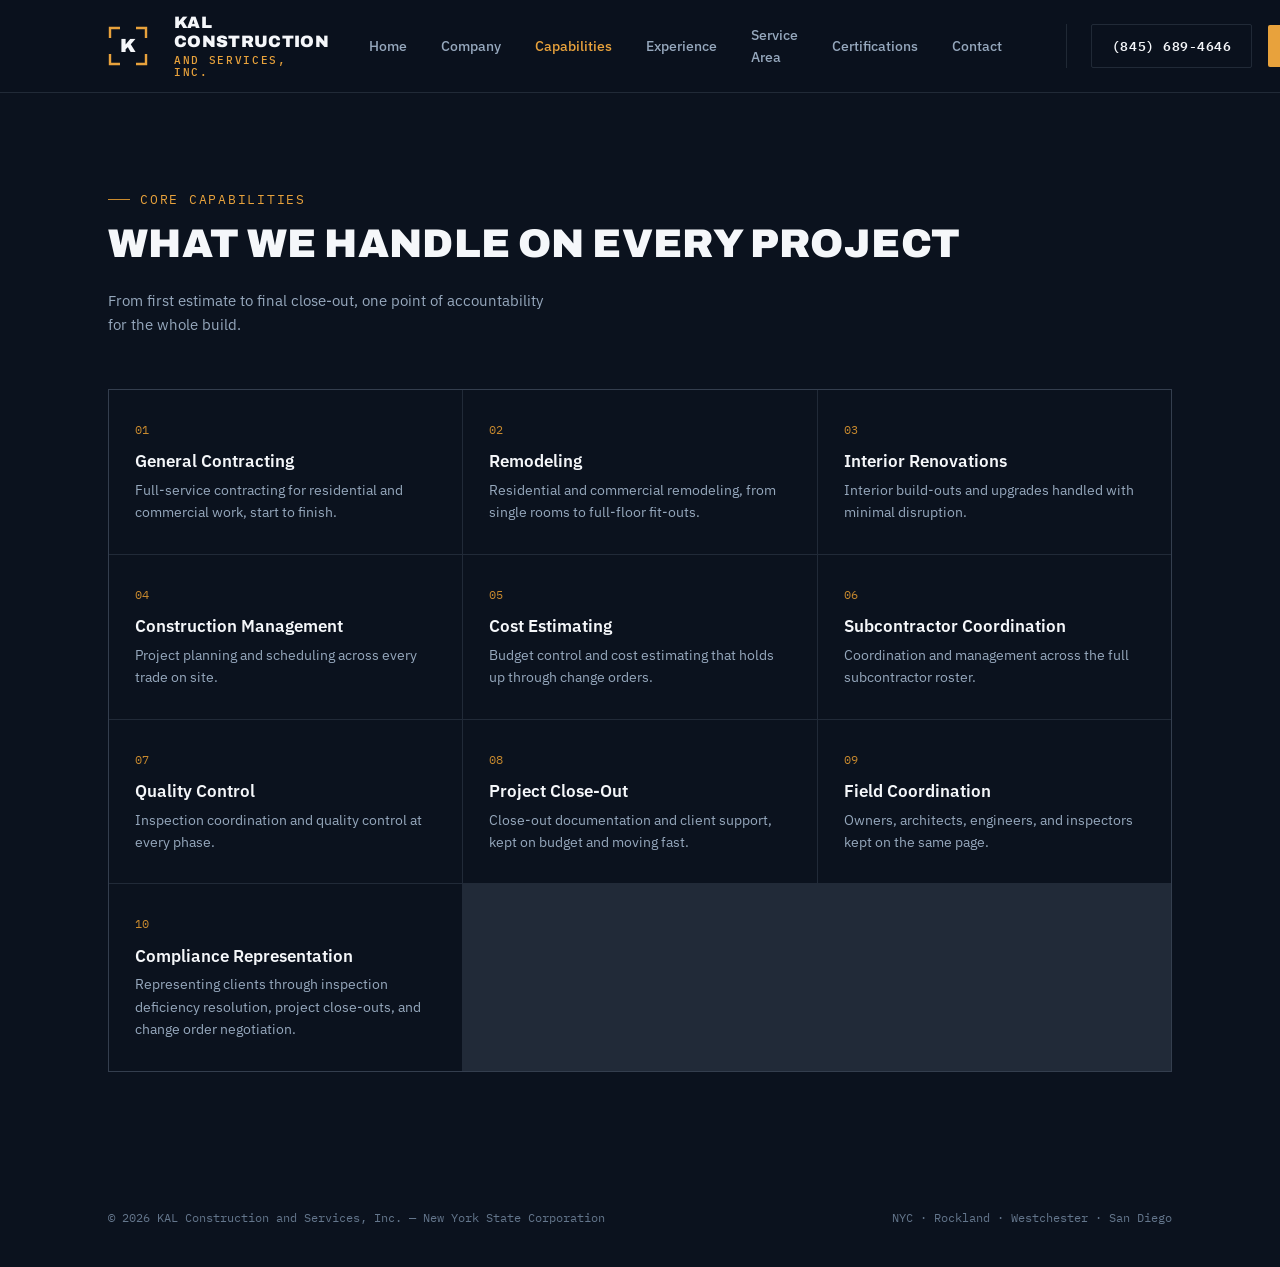
==== capabilities.html @ d5763828 "Add capabilities.html for core services overview This file contains the HTML structure and styles fo" ====
<!DOCTYPE html>
<html lang="en">
<head>
<meta charset="UTF-8">
<meta name="viewport" content="width=device-width, initial-scale=1.0">
<title>Capabilities | KAL Construction and Services, Inc.</title>
<meta name="description" content="Core capabilities: general contracting, construction management, cost estimating, quality control, close-out, and compliance representation.">
<link rel="preconnect" href="https://fonts.googleapis.com">
<link rel="preconnect" href="https://fonts.gstatic.com" crossorigin>
<link href="https://fonts.googleapis.com/css2?family=Archivo:wght@600;800;900&family=IBM+Plex+Sans:wght@400;500;600&family=IBM+Plex+Mono:wght@400;500;600&display=swap" rel="stylesheet">
<style>
:root{
  --navy: #0B121E;
  --navy-2: #101928;
  --navy-3: #182338;
  --amber: #E8A23C;
  --amber-dim: #C98A2E;
  --steel: #96A8BD;
  --steel-dim: #64768c;
  --white: #F5F7FA;
  --line: rgba(150,168,189,0.16);
  --display: 'Archivo', sans-serif;
  --body: 'IBM Plex Sans', sans-serif;
  --mono: 'IBM Plex Mono', monospace;
  --max: 1120px;
}
*{box-sizing:border-box; margin:0; padding:0;}
html{scroll-behavior:smooth;}
@media (prefers-reduced-motion: reduce){ html{scroll-behavior:auto;} *{animation-duration:0.001ms !important; transition-duration:0.001ms !important;} }

body{
  background:var(--navy);
  color:var(--white);
  font-family:var(--body);
  line-height:1.6;
  -webkit-font-smoothing:antialiased;
}
a{color:inherit;}
img,svg{display:block;}
:focus-visible{outline:2px solid var(--amber); outline-offset:3px;}

.wrap{max-width:var(--max); margin:0 auto; padding:0 28px;}
.eyebrow{
  font-family:var(--mono); font-size:12.5px; letter-spacing:.14em; text-transform:uppercase;
  color:var(--amber); display:flex; align-items:center; gap:10px; margin-bottom:14px;
}
.eyebrow::before{content:""; width:22px; height:1px; background:var(--amber-dim); display:inline-block;}

h1,h2,h3{font-family:var(--display); font-weight:900; letter-spacing:-0.01em; line-height:1.05;}
h2{font-size:clamp(28px,4vw,40px); text-transform:uppercase; letter-spacing:.01em;}

.mark{position:relative; flex-shrink:0;}
.mark svg{display:block;}

.blueprint-bg{
  position:absolute; inset:0;
  background-image:
    linear-gradient(var(--line) 1px, transparent 1px),
    linear-gradient(90deg, var(--line) 1px, transparent 1px);
  background-size: 42px 42px;
  -webkit-mask-image: radial-gradient(ellipse 80% 65% at 65% 30%, black 10%, transparent 72%);
          mask-image: radial-gradient(ellipse 80% 65% at 65% 30%, black 10%, transparent 72%);
  pointer-events:none;
}

header{
  position:sticky; top:0; z-index:50;
  background:rgba(11,18,30,0.86); backdrop-filter:blur(8px);
  border-bottom:1px solid var(--line);
}
header .wrap{display:flex; align-items:center; justify-content:space-between; height:92px; gap:40px;}
.brand{display:flex; align-items:center; gap:26px; text-decoration:none;}
.brand-name{font-family:var(--display); font-weight:900; font-size:16.5px; letter-spacing:.02em; line-height:1.15;}
.brand-name span{display:block; font-family:var(--mono); font-weight:500; font-size:10.5px; color:var(--amber); letter-spacing:.16em; margin-top:2px;}
nav{display:flex; align-items:center; gap:34px;}
nav a.navlink{font-size:14px; font-weight:500; text-decoration:none; color:var(--steel); transition:color .15s;}
nav a.navlink:hover, nav a.navlink.active{color:var(--white);}
nav a.navlink.active{color:var(--amber);}
.btn{
  font-family:var(--mono); font-size:13px; font-weight:600; letter-spacing:.04em;
  padding:11px 20px; border-radius:2px; text-decoration:none; white-space:nowrap;
  display:inline-flex; align-items:center; gap:9px;
  transition:transform .15s, background .15s, color .15s;
}
.btn-primary{background:var(--amber); color:var(--navy);}
.btn-primary:hover{background:#f2b45b; transform:translateY(-1px);}
.btn-ghost{border:1px solid var(--line); color:var(--white);}
.btn-ghost:hover{border-color:var(--amber); color:var(--amber);}
.navbtns{display:flex; align-items:center; gap:16px; margin-left:24px; padding-left:24px; border-left:1px solid var(--line);}
.navtoggle{display:none; background:none; border:1px solid var(--line); color:var(--white); width:42px; height:42px; border-radius:2px; cursor:pointer;}

.hero{position:relative; overflow:hidden; border-bottom:1px solid var(--line);}
.hero .wrap{position:relative; z-index:2; padding:108px 28px 96px;}
.hero h1{font-size:clamp(34px,5.6vw,62px); text-transform:uppercase; max-width:920px;}
.hero h1 em{font-style:normal; color:var(--amber);}
.hero p.lede{font-size:18px; color:var(--steel); max-width:580px; margin-top:22px;}
.hero-cta{display:flex; gap:16px; margin-top:38px; flex-wrap:wrap;}
.hero-stats{
  margin-top:76px; display:grid; grid-template-columns:repeat(4,1fr); gap:0;
  border-top:1px solid var(--line);
}
.hero-stats div{padding:22px 22px 0; border-right:1px solid var(--line);}
.hero-stats div:last-child{border-right:none;}
.hero-stats .n{font-family:var(--display); font-weight:900; font-size:clamp(24px,3vw,34px); color:var(--amber);}
.hero-stats .l{font-family:var(--mono); font-size:11.5px; letter-spacing:.08em; text-transform:uppercase; color:var(--steel); margin-top:6px;}

section{padding:96px 0; border-bottom:1px solid var(--line); position:relative;}
.section-head{display:flex; justify-content:space-between; align-items:flex-end; gap:24px; margin-bottom:52px; flex-wrap:wrap;}
.section-head p{color:var(--steel); max-width:440px; font-size:15px;}

.framed{position:relative; padding:34px; border:1px solid var(--line);}
.framed::before, .framed::after{content:""; position:absolute; width:16px; height:16px; border:2px solid var(--amber);}
.framed::before{top:-1px; left:-1px; border-right:none; border-bottom:none;}
.framed::after{bottom:-1px; right:-1px; border-left:none; border-top:none;}

.about-grid{display:grid; grid-template-columns:1.1fr .9fr; gap:64px; align-items:start;}
.about-grid p{color:var(--steel); font-size:16px; margin-bottom:16px;}
.about-grid p strong{color:var(--white); font-weight:600;}
.about-side .row{display:flex; justify-content:space-between; padding:14px 0; border-bottom:1px solid var(--line); font-family:var(--mono); font-size:13.5px;}
.about-side .row span:first-child{color:var(--steel-dim); text-transform:uppercase; letter-spacing:.06em; font-size:11.5px;}
.about-side .row span:last-child{color:var(--white); text-align:right;}

.cap-grid{display:grid; grid-template-columns:repeat(3,1fr); gap:1px; background:var(--line); border:1px solid var(--line);}
.cap-item{background:var(--navy); padding:30px 26px;}
.cap-item .num{font-family:var(--mono); font-size:12px; color:var(--amber-dim);}
.cap-item h3{font-family:var(--body); font-weight:600; font-size:17px; margin-top:14px; text-transform:none; letter-spacing:0;}
.cap-item p{color:var(--steel); font-size:14px; margin-top:8px;}

.split{display:grid; grid-template-columns:1fr 1fr; gap:64px;}
ul.check{list-style:none;}
ul.check li{
  display:flex; gap:14px; padding:16px 0; border-bottom:1px solid var(--line);
  font-size:15px; color:var(--steel);
}
ul.check li:first-child{padding-top:0;}
ul.check li::before{content:"\203A"; font-family:var(--mono); color:var(--amber); font-weight:700; flex-shrink:0;}

.strength{padding:22px 0; border-bottom:1px solid var(--line); display:grid; grid-template-columns:64px 1fr; gap:20px;}
.strength:first-child{padding-top:0;}
.strength .idx{font-family:var(--mono); color:var(--amber-dim); font-size:13px; padding-top:3px;}
.strength h3{font-family:var(--body); font-weight:600; font-size:16px; text-transform:none; letter-spacing:0; margin-bottom:6px;}
.strength p{color:var(--steel); font-size:14.5px;}

.area-wrap{display:grid; grid-template-columns:1fr 1fr; gap:64px; align-items:center;}
.area-list .area{
  display:flex; justify-content:space-between; align-items:center;
  padding:20px 0; border-bottom:1px solid var(--line);
}
.area-list .area:first-child{padding-top:0;}
.area-list h3{font-family:var(--body); font-weight:600; font-size:18px; text-transform:none; letter-spacing:0;}
.area-list span{font-family:var(--mono); font-size:12px; color:var(--steel-dim);}
.map-frame{position:relative;}
.map-frame svg{width:100%; height:auto;}
.map-note{font-family:var(--mono); font-size:12.5px; color:var(--steel); margin-top:18px; text-align:center;}
.map-note strong{color:var(--amber); font-weight:600;}

.cert-row{display:flex; flex-wrap:wrap; gap:14px;}
.pill{
  font-family:var(--mono); font-size:12.5px; letter-spacing:.03em;
  border:1px solid var(--line); padding:10px 16px; border-radius:2px; color:var(--steel);
  display:flex; align-items:center; gap:10px;
}
.dot{width:6px; height:6px; border-radius:50%; background:var(--amber); flex-shrink:0;}

.contact-grid{display:grid; grid-template-columns:1fr 1fr; gap:64px;}
.contact-list .row{padding:22px 0; border-bottom:1px solid var(--line);}
.contact-list .row:first-child{padding-top:0;}
.contact-list .row .l{font-family:var(--mono); font-size:11px; letter-spacing:.1em; text-transform:uppercase; color:var(--amber);}
.contact-list .row .v{font-size:19px; margin-top:16px;}
.contact-list .row .v a{text-decoration:none; border-bottom:1px solid var(--line);}
.contact-list .row .v a:hover{border-color:var(--amber); color:var(--amber);}

form{display:flex; flex-direction:column; gap:16px;}
label{font-family:var(--mono); font-size:11px; letter-spacing:.08em; text-transform:uppercase; color:var(--steel);}
input,textarea{
  background:var(--navy-2); border:1px solid var(--line); color:var(--white);
  padding:13px 14px; font-family:var(--body); font-size:14.5px; border-radius:2px; width:100%;
}
input:focus,textarea:focus{border-color:var(--amber);}
textarea{resize:vertical; min-height:96px;}

.explore-grid{display:grid; grid-template-columns:repeat(3,1fr); gap:1px; background:var(--line); border:1px solid var(--line);}
.explore-item{background:var(--navy); padding:32px 28px; text-decoration:none; display:block; transition:background .15s;}
.explore-item:hover{background:var(--navy-3);}
.explore-item .num{font-family:var(--mono); font-size:12px; color:var(--amber-dim);}
.explore-item h3{font-family:var(--body); font-weight:600; font-size:18px; margin-top:14px; text-transform:none; letter-spacing:0;}
.explore-item p{color:var(--steel); font-size:14px; margin-top:8px;}
.explore-item .go{font-family:var(--mono); font-size:12px; color:var(--amber); margin-top:16px; display:inline-block;}

footer{padding:40px 0;}
footer .wrap{display:flex; justify-content:space-between; align-items:center; flex-wrap:wrap; gap:16px;}
footer p{font-family:var(--mono); font-size:12px; color:var(--steel-dim);}

@media (max-width:900px){
  nav{position:fixed; inset:92px 0 auto 0; background:var(--navy); flex-direction:column; align-items:flex-start; padding:24px 28px; border-bottom:1px solid var(--line); gap:20px; display:none;}
  nav.open{display:flex;}
  .navtoggle{display:block;}
  .navbtns{margin-left:0; padding-left:0; border-left:none;}
  .navbtns .btn-ghost{display:none;}
  .about-grid,.split,.area-wrap,.contact-grid{grid-template-columns:1fr; gap:40px;}
  .cap-grid,.explore-grid{grid-template-columns:1fr 1fr;}
  .hero-stats{grid-template-columns:1fr 1fr; row-gap:26px;}
  .hero-stats div{border-right:none; border-bottom:1px solid var(--line); padding-bottom:22px;}
}
@media (max-width:560px){ .cap-grid,.explore-grid{grid-template-columns:1fr;} }
</style>
</head>
<body>
<header>
  <div class="wrap">
    <a href="index.html" class="brand">
      <span class="mark">
        <svg width="40" height="40" viewBox="0 0 40 40" fill="none">
          <path d="M2 12V2H12" stroke="#E8A23C" stroke-width="2.4"/>
          <path d="M38 12V2H28" stroke="#E8A23C" stroke-width="2.4"/>
          <path d="M2 28V38H12" stroke="#E8A23C" stroke-width="2.4"/>
          <path d="M38 28V38H28" stroke="#E8A23C" stroke-width="2.4"/>
          <text x="20" y="26" text-anchor="middle" font-family="Archivo, sans-serif" font-weight="900" font-size="19" fill="#F5F7FA">K</text>
        </svg>
      </span>
      <span class="brand-name">KAL CONSTRUCTION<span>AND SERVICES, INC.</span></span>
    </a>
    <nav id="nav">
      <a class="navlink" href="index.html">Home</a>
      <a class="navlink" href="company.html">Company</a>
      <a class="navlink active" href="capabilities.html">Capabilities</a>
      <a class="navlink" href="experience.html">Experience</a>
      <a class="navlink" href="service-area.html">Service Area</a>
      <a class="navlink" href="certifications.html">Certifications</a>
      <a class="navlink" href="contact.html">Contact</a>
    </nav>
    <div class="navbtns">
      <a class="btn btn-ghost" href="tel:+18456894646">(845) 689-4646</a>
      <a class="btn btn-primary" href="contact.html">Request a Quote</a>
      <button class="navtoggle" id="navtoggle" aria-label="Toggle menu" aria-expanded="false">☰</button>
    </div>
  </div>
</header>
<main>

<section style="border-bottom:none;">
  <div class="wrap">
    <div class="section-head">
      <div>
        <div class="eyebrow">Core Capabilities</div>
        <h2>What we handle on every project</h2>
      </div>
      <p>From first estimate to final close-out, one point of accountability for the whole build.</p>
    </div>
    <div class="cap-grid">
      <div class="cap-item"><div class="num">01</div><h3>General Contracting</h3><p>Full-service contracting for residential and commercial work, start to finish.</p></div>
      <div class="cap-item"><div class="num">02</div><h3>Remodeling</h3><p>Residential and commercial remodeling, from single rooms to full-floor fit-outs.</p></div>
      <div class="cap-item"><div class="num">03</div><h3>Interior Renovations</h3><p>Interior build-outs and upgrades handled with minimal disruption.</p></div>
      <div class="cap-item"><div class="num">04</div><h3>Construction Management</h3><p>Project planning and scheduling across every trade on site.</p></div>
      <div class="cap-item"><div class="num">05</div><h3>Cost Estimating</h3><p>Budget control and cost estimating that holds up through change orders.</p></div>
      <div class="cap-item"><div class="num">06</div><h3>Subcontractor Coordination</h3><p>Coordination and management across the full subcontractor roster.</p></div>
      <div class="cap-item"><div class="num">07</div><h3>Quality Control</h3><p>Inspection coordination and quality control at every phase.</p></div>
      <div class="cap-item"><div class="num">08</div><h3>Project Close-Out</h3><p>Close-out documentation and client support, kept on budget and moving fast.</p></div>
      <div class="cap-item"><div class="num">09</div><h3>Field Coordination</h3><p>Owners, architects, engineers, and inspectors kept on the same page.</p></div>
      <div class="cap-item"><div class="num">10</div><h3>Compliance Representation</h3><p>Representing clients through inspection deficiency resolution, project close-outs, and change order negotiation.</p></div>
    </div>
  </div>
</section>

</main>
<footer>
  <div class="wrap">
    <p>© 2026 KAL Construction and Services, Inc. — New York State Corporation</p>
    <p>NYC · Rockland · Westchester · San Diego</p>
  </div>
</footer>

<script>
  const toggle = document.getElementById('navtoggle');
  const nav = document.getElementById('nav');
  toggle.addEventListener('click', () => {
    const open = nav.classList.toggle('open');
    toggle.setAttribute('aria-expanded', open);
  });
  nav.querySelectorAll('a').forEach(a => a.addEventListener('click', () => {
    nav.classList.remove('open');
    toggle.setAttribute('aria-expanded', false);
  }));
</script>
</body>
</html>
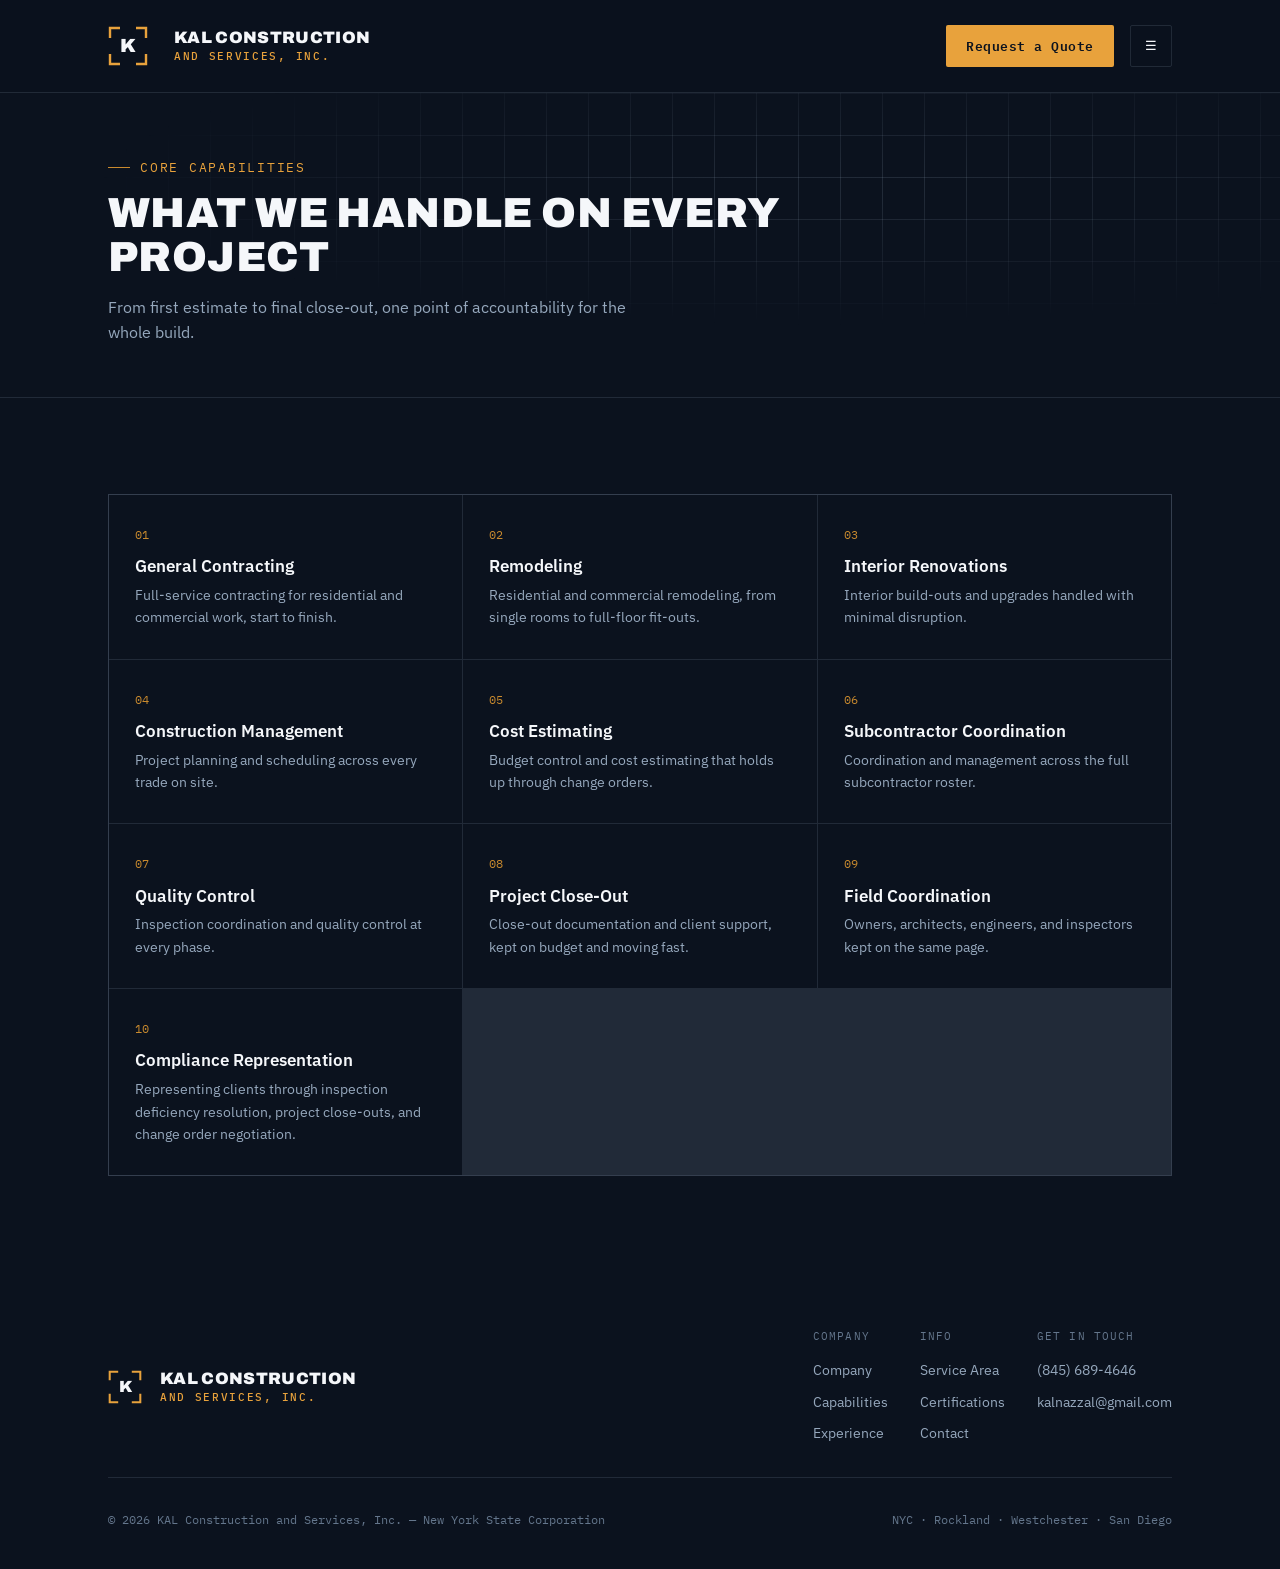
==== commit 562ceaa3: "Fix header overflow bug, link shared assets, add page headers Fixes a layout bug where the desktop n" ====
--- a/capabilities.html
+++ b/capabilities.html
@@ -4,213 +4,35 @@
 <meta charset="UTF-8">
 <meta name="viewport" content="width=device-width, initial-scale=1.0">
 <title>Capabilities | KAL Construction and Services, Inc.</title>
-<meta name="description" content="Core capabilities: general contracting, construction management, cost estimating, quality control, close-out, and compliance representation.">
+<meta name="description" content="From general contracting and remodeling to cost estimating, quality control, and project close-out &mdash; what KAL handles on every project.">
+<meta name="theme-color" content="#0B121E">
+
+<link rel="icon" href="assets/favicon.ico" sizes="any">
+<link rel="icon" type="image/svg+xml" href="assets/favicon.svg">
+<link rel="apple-touch-icon" href="assets/apple-touch-icon.png">
+
+<meta property="og:type" content="website">
+<meta property="og:site_name" content="KAL Construction and Services, Inc.">
+<meta property="og:title" content="Capabilities | KAL Construction and Services, Inc.">
+<meta property="og:description" content="From general contracting and remodeling to cost estimating, quality control, and project close-out — what KAL handles on every project.">
+<meta property="og:image" content="assets/apple-touch-icon.png">
+<meta name="twitter:card" content="summary">
+<meta name="twitter:title" content="Capabilities | KAL Construction and Services, Inc.">
+<meta name="twitter:description" content="From general contracting and remodeling to cost estimating, quality control, and project close-out — what KAL handles on every project.">
+<meta name="twitter:image" content="assets/apple-touch-icon.png">
+
 <link rel="preconnect" href="https://fonts.googleapis.com">
 <link rel="preconnect" href="https://fonts.gstatic.com" crossorigin>
 <link href="https://fonts.googleapis.com/css2?family=Archivo:wght@600;800;900&family=IBM+Plex+Sans:wght@400;500;600&family=IBM+Plex+Mono:wght@400;500;600&display=swap" rel="stylesheet">
-<style>
-:root{
-  --navy: #0B121E;
-  --navy-2: #101928;
-  --navy-3: #182338;
-  --amber: #E8A23C;
-  --amber-dim: #C98A2E;
-  --steel: #96A8BD;
-  --steel-dim: #64768c;
-  --white: #F5F7FA;
-  --line: rgba(150,168,189,0.16);
-  --display: 'Archivo', sans-serif;
-  --body: 'IBM Plex Sans', sans-serif;
-  --mono: 'IBM Plex Mono', monospace;
-  --max: 1120px;
-}
-*{box-sizing:border-box; margin:0; padding:0;}
-html{scroll-behavior:smooth;}
-@media (prefers-reduced-motion: reduce){ html{scroll-behavior:auto;} *{animation-duration:0.001ms !important; transition-duration:0.001ms !important;} }
-
-body{
-  background:var(--navy);
-  color:var(--white);
-  font-family:var(--body);
-  line-height:1.6;
-  -webkit-font-smoothing:antialiased;
-}
-a{color:inherit;}
-img,svg{display:block;}
-:focus-visible{outline:2px solid var(--amber); outline-offset:3px;}
-
-.wrap{max-width:var(--max); margin:0 auto; padding:0 28px;}
-.eyebrow{
-  font-family:var(--mono); font-size:12.5px; letter-spacing:.14em; text-transform:uppercase;
-  color:var(--amber); display:flex; align-items:center; gap:10px; margin-bottom:14px;
-}
-.eyebrow::before{content:""; width:22px; height:1px; background:var(--amber-dim); display:inline-block;}
-
-h1,h2,h3{font-family:var(--display); font-weight:900; letter-spacing:-0.01em; line-height:1.05;}
-h2{font-size:clamp(28px,4vw,40px); text-transform:uppercase; letter-spacing:.01em;}
-
-.mark{position:relative; flex-shrink:0;}
-.mark svg{display:block;}
-
-.blueprint-bg{
-  position:absolute; inset:0;
-  background-image:
-    linear-gradient(var(--line) 1px, transparent 1px),
-    linear-gradient(90deg, var(--line) 1px, transparent 1px);
-  background-size: 42px 42px;
-  -webkit-mask-image: radial-gradient(ellipse 80% 65% at 65% 30%, black 10%, transparent 72%);
-          mask-image: radial-gradient(ellipse 80% 65% at 65% 30%, black 10%, transparent 72%);
-  pointer-events:none;
-}
-
-header{
-  position:sticky; top:0; z-index:50;
-  background:rgba(11,18,30,0.86); backdrop-filter:blur(8px);
-  border-bottom:1px solid var(--line);
-}
-header .wrap{display:flex; align-items:center; justify-content:space-between; height:92px; gap:40px;}
-.brand{display:flex; align-items:center; gap:26px; text-decoration:none;}
-.brand-name{font-family:var(--display); font-weight:900; font-size:16.5px; letter-spacing:.02em; line-height:1.15;}
-.brand-name span{display:block; font-family:var(--mono); font-weight:500; font-size:10.5px; color:var(--amber); letter-spacing:.16em; margin-top:2px;}
-nav{display:flex; align-items:center; gap:34px;}
-nav a.navlink{font-size:14px; font-weight:500; text-decoration:none; color:var(--steel); transition:color .15s;}
-nav a.navlink:hover, nav a.navlink.active{color:var(--white);}
-nav a.navlink.active{color:var(--amber);}
-.btn{
-  font-family:var(--mono); font-size:13px; font-weight:600; letter-spacing:.04em;
-  padding:11px 20px; border-radius:2px; text-decoration:none; white-space:nowrap;
-  display:inline-flex; align-items:center; gap:9px;
-  transition:transform .15s, background .15s, color .15s;
-}
-.btn-primary{background:var(--amber); color:var(--navy);}
-.btn-primary:hover{background:#f2b45b; transform:translateY(-1px);}
-.btn-ghost{border:1px solid var(--line); color:var(--white);}
-.btn-ghost:hover{border-color:var(--amber); color:var(--amber);}
-.navbtns{display:flex; align-items:center; gap:16px; margin-left:24px; padding-left:24px; border-left:1px solid var(--line);}
-.navtoggle{display:none; background:none; border:1px solid var(--line); color:var(--white); width:42px; height:42px; border-radius:2px; cursor:pointer;}
-
-.hero{position:relative; overflow:hidden; border-bottom:1px solid var(--line);}
-.hero .wrap{position:relative; z-index:2; padding:108px 28px 96px;}
-.hero h1{font-size:clamp(34px,5.6vw,62px); text-transform:uppercase; max-width:920px;}
-.hero h1 em{font-style:normal; color:var(--amber);}
-.hero p.lede{font-size:18px; color:var(--steel); max-width:580px; margin-top:22px;}
-.hero-cta{display:flex; gap:16px; margin-top:38px; flex-wrap:wrap;}
-.hero-stats{
-  margin-top:76px; display:grid; grid-template-columns:repeat(4,1fr); gap:0;
-  border-top:1px solid var(--line);
-}
-.hero-stats div{padding:22px 22px 0; border-right:1px solid var(--line);}
-.hero-stats div:last-child{border-right:none;}
-.hero-stats .n{font-family:var(--display); font-weight:900; font-size:clamp(24px,3vw,34px); color:var(--amber);}
-.hero-stats .l{font-family:var(--mono); font-size:11.5px; letter-spacing:.08em; text-transform:uppercase; color:var(--steel); margin-top:6px;}
-
-section{padding:96px 0; border-bottom:1px solid var(--line); position:relative;}
-.section-head{display:flex; justify-content:space-between; align-items:flex-end; gap:24px; margin-bottom:52px; flex-wrap:wrap;}
-.section-head p{color:var(--steel); max-width:440px; font-size:15px;}
-
-.framed{position:relative; padding:34px; border:1px solid var(--line);}
-.framed::before, .framed::after{content:""; position:absolute; width:16px; height:16px; border:2px solid var(--amber);}
-.framed::before{top:-1px; left:-1px; border-right:none; border-bottom:none;}
-.framed::after{bottom:-1px; right:-1px; border-left:none; border-top:none;}
-
-.about-grid{display:grid; grid-template-columns:1.1fr .9fr; gap:64px; align-items:start;}
-.about-grid p{color:var(--steel); font-size:16px; margin-bottom:16px;}
-.about-grid p strong{color:var(--white); font-weight:600;}
-.about-side .row{display:flex; justify-content:space-between; padding:14px 0; border-bottom:1px solid var(--line); font-family:var(--mono); font-size:13.5px;}
-.about-side .row span:first-child{color:var(--steel-dim); text-transform:uppercase; letter-spacing:.06em; font-size:11.5px;}
-.about-side .row span:last-child{color:var(--white); text-align:right;}
-
-.cap-grid{display:grid; grid-template-columns:repeat(3,1fr); gap:1px; background:var(--line); border:1px solid var(--line);}
-.cap-item{background:var(--navy); padding:30px 26px;}
-.cap-item .num{font-family:var(--mono); font-size:12px; color:var(--amber-dim);}
-.cap-item h3{font-family:var(--body); font-weight:600; font-size:17px; margin-top:14px; text-transform:none; letter-spacing:0;}
-.cap-item p{color:var(--steel); font-size:14px; margin-top:8px;}
-
-.split{display:grid; grid-template-columns:1fr 1fr; gap:64px;}
-ul.check{list-style:none;}
-ul.check li{
-  display:flex; gap:14px; padding:16px 0; border-bottom:1px solid var(--line);
-  font-size:15px; color:var(--steel);
-}
-ul.check li:first-child{padding-top:0;}
-ul.check li::before{content:"\203A"; font-family:var(--mono); color:var(--amber); font-weight:700; flex-shrink:0;}
-
-.strength{padding:22px 0; border-bottom:1px solid var(--line); display:grid; grid-template-columns:64px 1fr; gap:20px;}
-.strength:first-child{padding-top:0;}
-.strength .idx{font-family:var(--mono); color:var(--amber-dim); font-size:13px; padding-top:3px;}
-.strength h3{font-family:var(--body); font-weight:600; font-size:16px; text-transform:none; letter-spacing:0; margin-bottom:6px;}
-.strength p{color:var(--steel); font-size:14.5px;}
-
-.area-wrap{display:grid; grid-template-columns:1fr 1fr; gap:64px; align-items:center;}
-.area-list .area{
-  display:flex; justify-content:space-between; align-items:center;
-  padding:20px 0; border-bottom:1px solid var(--line);
-}
-.area-list .area:first-child{padding-top:0;}
-.area-list h3{font-family:var(--body); font-weight:600; font-size:18px; text-transform:none; letter-spacing:0;}
-.area-list span{font-family:var(--mono); font-size:12px; color:var(--steel-dim);}
-.map-frame{position:relative;}
-.map-frame svg{width:100%; height:auto;}
-.map-note{font-family:var(--mono); font-size:12.5px; color:var(--steel); margin-top:18px; text-align:center;}
-.map-note strong{color:var(--amber); font-weight:600;}
-
-.cert-row{display:flex; flex-wrap:wrap; gap:14px;}
-.pill{
-  font-family:var(--mono); font-size:12.5px; letter-spacing:.03em;
-  border:1px solid var(--line); padding:10px 16px; border-radius:2px; color:var(--steel);
-  display:flex; align-items:center; gap:10px;
-}
-.dot{width:6px; height:6px; border-radius:50%; background:var(--amber); flex-shrink:0;}
-
-.contact-grid{display:grid; grid-template-columns:1fr 1fr; gap:64px;}
-.contact-list .row{padding:22px 0; border-bottom:1px solid var(--line);}
-.contact-list .row:first-child{padding-top:0;}
-.contact-list .row .l{font-family:var(--mono); font-size:11px; letter-spacing:.1em; text-transform:uppercase; color:var(--amber);}
-.contact-list .row .v{font-size:19px; margin-top:16px;}
-.contact-list .row .v a{text-decoration:none; border-bottom:1px solid var(--line);}
-.contact-list .row .v a:hover{border-color:var(--amber); color:var(--amber);}
-
-form{display:flex; flex-direction:column; gap:16px;}
-label{font-family:var(--mono); font-size:11px; letter-spacing:.08em; text-transform:uppercase; color:var(--steel);}
-input,textarea{
-  background:var(--navy-2); border:1px solid var(--line); color:var(--white);
-  padding:13px 14px; font-family:var(--body); font-size:14.5px; border-radius:2px; width:100%;
-}
-input:focus,textarea:focus{border-color:var(--amber);}
-textarea{resize:vertical; min-height:96px;}
-
-.explore-grid{display:grid; grid-template-columns:repeat(3,1fr); gap:1px; background:var(--line); border:1px solid var(--line);}
-.explore-item{background:var(--navy); padding:32px 28px; text-decoration:none; display:block; transition:background .15s;}
-.explore-item:hover{background:var(--navy-3);}
-.explore-item .num{font-family:var(--mono); font-size:12px; color:var(--amber-dim);}
-.explore-item h3{font-family:var(--body); font-weight:600; font-size:18px; margin-top:14px; text-transform:none; letter-spacing:0;}
-.explore-item p{color:var(--steel); font-size:14px; margin-top:8px;}
-.explore-item .go{font-family:var(--mono); font-size:12px; color:var(--amber); margin-top:16px; display:inline-block;}
-
-footer{padding:40px 0;}
-footer .wrap{display:flex; justify-content:space-between; align-items:center; flex-wrap:wrap; gap:16px;}
-footer p{font-family:var(--mono); font-size:12px; color:var(--steel-dim);}
-
-@media (max-width:900px){
-  nav{position:fixed; inset:92px 0 auto 0; background:var(--navy); flex-direction:column; align-items:flex-start; padding:24px 28px; border-bottom:1px solid var(--line); gap:20px; display:none;}
-  nav.open{display:flex;}
-  .navtoggle{display:block;}
-  .navbtns{margin-left:0; padding-left:0; border-left:none;}
-  .navbtns .btn-ghost{display:none;}
-  .about-grid,.split,.area-wrap,.contact-grid{grid-template-columns:1fr; gap:40px;}
-  .cap-grid,.explore-grid{grid-template-columns:1fr 1fr;}
-  .hero-stats{grid-template-columns:1fr 1fr; row-gap:26px;}
-  .hero-stats div{border-right:none; border-bottom:1px solid var(--line); padding-bottom:22px;}
-}
-@media (max-width:560px){ .cap-grid,.explore-grid{grid-template-columns:1fr;} }
-</style>
+<link rel="stylesheet" href="assets/style.css">
 </head>
 <body>
+<a class="skip-link" href="#main">Skip to main content</a>
 <header>
   <div class="wrap">
     <a href="index.html" class="brand">
       <span class="mark">
-        <svg width="40" height="40" viewBox="0 0 40 40" fill="none">
+        <svg width="40" height="40" viewBox="0 0 40 40" fill="none" aria-hidden="true">
           <path d="M2 12V2H12" stroke="#E8A23C" stroke-width="2.4"/>
           <path d="M38 12V2H28" stroke="#E8A23C" stroke-width="2.4"/>
           <path d="M2 28V38H12" stroke="#E8A23C" stroke-width="2.4"/>
@@ -223,7 +45,7 @@
     <nav id="nav">
       <a class="navlink" href="index.html">Home</a>
       <a class="navlink" href="company.html">Company</a>
-      <a class="navlink active" href="capabilities.html">Capabilities</a>
+      <a class="navlink active" href="capabilities.html" aria-current="page">Capabilities</a>
       <a class="navlink" href="experience.html">Experience</a>
       <a class="navlink" href="service-area.html">Service Area</a>
       <a class="navlink" href="certifications.html">Certifications</a>
@@ -232,21 +54,23 @@
     <div class="navbtns">
       <a class="btn btn-ghost" href="tel:+18456894646">(845) 689-4646</a>
       <a class="btn btn-primary" href="contact.html">Request a Quote</a>
-      <button class="navtoggle" id="navtoggle" aria-label="Toggle menu" aria-expanded="false">☰</button>
+      <button class="navtoggle" id="navtoggle" aria-label="Toggle menu" aria-expanded="false" aria-controls="nav">☰</button>
     </div>
   </div>
 </header>
-<main>
+<main id="main">
+
+<section class="page-hero">
+  <div class="blueprint-bg" aria-hidden="true"></div>
+  <div class="wrap">
+    <div class="eyebrow">Core Capabilities</div>
+    <h1>What we handle on every project</h1>
+    <p class="lede">From first estimate to final close-out, one point of accountability for the whole build.</p>
+  </div>
+</section>
 
 <section style="border-bottom:none;">
   <div class="wrap">
-    <div class="section-head">
-      <div>
-        <div class="eyebrow">Core Capabilities</div>
-        <h2>What we handle on every project</h2>
-      </div>
-      <p>From first estimate to final close-out, one point of accountability for the whole build.</p>
-    </div>
     <div class="cap-grid">
       <div class="cap-item"><div class="num">01</div><h3>General Contracting</h3><p>Full-service contracting for residential and commercial work, start to finish.</p></div>
       <div class="cap-item"><div class="num">02</div><h3>Remodeling</h3><p>Residential and commercial remodeling, from single rooms to full-floor fit-outs.</p></div>
@@ -265,22 +89,46 @@
 </main>
 <footer>
   <div class="wrap">
-    <p>© 2026 KAL Construction and Services, Inc. — New York State Corporation</p>
-    <p>NYC · Rockland · Westchester · San Diego</p>
+    <div class="footer-top">
+      <a href="index.html" class="footer-brand">
+        <span class="mark">
+          <svg width="34" height="34" viewBox="0 0 40 40" fill="none" aria-hidden="true">
+            <path d="M2 12V2H12" stroke="#E8A23C" stroke-width="2.4"/>
+            <path d="M38 12V2H28" stroke="#E8A23C" stroke-width="2.4"/>
+            <path d="M2 28V38H12" stroke="#E8A23C" stroke-width="2.4"/>
+            <path d="M38 28V38H28" stroke="#E8A23C" stroke-width="2.4"/>
+            <text x="20" y="26" text-anchor="middle" font-family="Archivo, sans-serif" font-weight="900" font-size="19" fill="#F5F7FA">K</text>
+          </svg>
+        </span>
+        <span class="brand-name">KAL CONSTRUCTION<span>AND SERVICES, INC.</span></span>
+      </a>
+      <div class="footer-links">
+        <div class="col">
+          <span>Company</span>
+          <a href="company.html">Company</a>
+          <a href="capabilities.html">Capabilities</a>
+          <a href="experience.html">Experience</a>
+        </div>
+        <div class="col">
+          <span>Info</span>
+          <a href="service-area.html">Service Area</a>
+          <a href="certifications.html">Certifications</a>
+          <a href="contact.html">Contact</a>
+        </div>
+        <div class="col">
+          <span>Get in touch</span>
+          <a href="tel:+18456894646">(845) 689-4646</a>
+          <a href="mailto:kalnazzal@gmail.com">kalnazzal@gmail.com</a>
+        </div>
+      </div>
+    </div>
+    <div class="bottom">
+      <p>&copy; <span data-year>2026</span> KAL Construction and Services, Inc. — New York State Corporation</p>
+      <p>NYC · Rockland · Westchester · San Diego</p>
+    </div>
   </div>
 </footer>
 
-<script>
-  const toggle = document.getElementById('navtoggle');
-  const nav = document.getElementById('nav');
-  toggle.addEventListener('click', () => {
-    const open = nav.classList.toggle('open');
-    toggle.setAttribute('aria-expanded', open);
-  });
-  nav.querySelectorAll('a').forEach(a => a.addEventListener('click', () => {
-    nav.classList.remove('open');
-    toggle.setAttribute('aria-expanded', false);
-  }));
-</script>
+<script src="assets/main.js" defer></script>
 </body>
 </html>
--- a/assets/style.css
+++ b/assets/style.css
@@ -0,0 +1,246 @@
+/* KAL Construction and Services, Inc. — shared site stylesheet
+   Extracted from per-page inline <style> blocks so every page ships one
+   cacheable file instead of ~15KB of duplicated CSS each. */
+
+:root{
+  --navy: #0B121E;
+  --navy-2: #101928;
+  --navy-3: #182338;
+  --amber: #E8A23C;
+  --amber-dim: #C98A2E;
+  --steel: #96A8BD;
+  --steel-dim: #64768c;
+  --white: #F5F7FA;
+  --line: rgba(150,168,189,0.16);
+  --display: 'Archivo', sans-serif;
+  --body: 'IBM Plex Sans', sans-serif;
+  --mono: 'IBM Plex Mono', monospace;
+  --max: 1120px;
+}
+*{box-sizing:border-box; margin:0; padding:0;}
+html{scroll-behavior:smooth;}
+@media (prefers-reduced-motion: reduce){ html{scroll-behavior:auto;} *{animation-duration:0.001ms !important; transition-duration:0.001ms !important;} }
+
+body{
+  background:var(--navy);
+  color:var(--white);
+  font-family:var(--body);
+  line-height:1.6;
+  -webkit-font-smoothing:antialiased;
+}
+a{color:inherit;}
+img,svg{display:block;}
+:focus-visible{outline:2px solid var(--amber); outline-offset:3px;}
+
+.skip-link{
+  position:absolute; left:-9999px; top:auto;
+  background:var(--amber); color:var(--navy); font-family:var(--mono);
+  font-size:13px; font-weight:600; padding:12px 18px; z-index:100; border-radius:2px;
+}
+.skip-link:focus{left:16px; top:16px;}
+
+.wrap{max-width:var(--max); margin:0 auto; padding:0 28px;}
+.eyebrow{
+  font-family:var(--mono); font-size:12.5px; letter-spacing:.14em; text-transform:uppercase;
+  color:var(--amber); display:flex; align-items:center; gap:10px; margin-bottom:14px;
+}
+.eyebrow::before{content:""; width:22px; height:1px; background:var(--amber-dim); display:inline-block;}
+
+h1,h2,h3{font-family:var(--display); font-weight:900; letter-spacing:-0.01em; line-height:1.05;}
+h2{font-size:clamp(28px,4vw,40px); text-transform:uppercase; letter-spacing:.01em;}
+
+.mark{position:relative; flex-shrink:0;}
+.mark svg{display:block;}
+
+.blueprint-bg{
+  position:absolute; inset:0;
+  background-image:
+    linear-gradient(var(--line) 1px, transparent 1px),
+    linear-gradient(90deg, var(--line) 1px, transparent 1px);
+  background-size: 42px 42px;
+  -webkit-mask-image: radial-gradient(ellipse 80% 65% at 65% 30%, black 10%, transparent 72%);
+          mask-image: radial-gradient(ellipse 80% 65% at 65% 30%, black 10%, transparent 72%);
+  pointer-events:none;
+}
+
+header{
+  position:sticky; top:0; z-index:50;
+  background:rgba(11,18,30,0.86); backdrop-filter:blur(8px);
+  border-bottom:1px solid var(--line);
+}
+header .wrap{display:flex; align-items:center; justify-content:space-between; height:92px; gap:40px;}
+.brand{display:flex; align-items:center; gap:26px; text-decoration:none;}
+.brand-name{font-family:var(--display); font-weight:900; font-size:16.5px; letter-spacing:.02em; line-height:1.15;}
+.brand-name span{display:block; font-family:var(--mono); font-weight:500; font-size:10.5px; color:var(--amber); letter-spacing:.16em; margin-top:2px;}
+nav{display:flex; align-items:center; gap:34px;}
+nav a.navlink{font-size:14px; font-weight:500; text-decoration:none; color:var(--steel); transition:color .15s;}
+nav a.navlink:hover, nav a.navlink.active{color:var(--white);}
+nav a.navlink.active{color:var(--amber);}
+.btn{
+  font-family:var(--mono); font-size:13px; font-weight:600; letter-spacing:.04em;
+  padding:11px 20px; border-radius:2px; text-decoration:none; white-space:nowrap;
+  display:inline-flex; align-items:center; gap:9px;
+  transition:transform .15s, background .15s, color .15s;
+}
+.btn-primary{background:var(--amber); color:var(--navy);}
+.btn-primary:hover{background:#f2b45b; transform:translateY(-1px);}
+.btn-ghost{border:1px solid var(--line); color:var(--white);}
+.btn-ghost:hover{border-color:var(--amber); color:var(--amber);}
+.navbtns{display:flex; align-items:center; gap:16px; margin-left:24px; padding-left:24px; border-left:1px solid var(--line);}
+.navtoggle{display:none; background:none; border:1px solid var(--line); color:var(--white); width:42px; height:42px; border-radius:2px; cursor:pointer;}
+
+.hero{position:relative; overflow:hidden; border-bottom:1px solid var(--line);}
+.hero .wrap{position:relative; z-index:2; padding:108px 28px 96px;}
+.hero h1{font-size:clamp(34px,5.6vw,62px); text-transform:uppercase; max-width:920px;}
+.hero h1 em{font-style:normal; color:var(--amber);}
+.hero p.lede{font-size:18px; color:var(--steel); max-width:580px; margin-top:22px;}
+.hero-cta{display:flex; gap:16px; margin-top:38px; flex-wrap:wrap;}
+.hero-stats{
+  margin-top:76px; display:grid; grid-template-columns:repeat(4,1fr); gap:0;
+  border-top:1px solid var(--line);
+}
+.hero-stats div{padding:22px 22px 0; border-right:1px solid var(--line);}
+.hero-stats div:last-child{border-right:none;}
+.hero-stats .n{font-family:var(--display); font-weight:900; font-size:clamp(24px,3vw,34px); color:var(--amber);}
+.hero-stats .l{font-family:var(--mono); font-size:11.5px; letter-spacing:.08em; text-transform:uppercase; color:var(--steel); margin-top:6px;}
+
+/* Sub-page header band — gives every interior page a proper <h1> and the
+   same blueprint-textured treatment as the homepage hero, instead of
+   dropping straight into a content section. */
+.page-hero{position:relative; overflow:hidden; border-bottom:1px solid var(--line); padding:64px 0 52px;}
+.page-hero .wrap{position:relative; z-index:2;}
+.page-hero h1{font-size:clamp(28px,4vw,42px); text-transform:uppercase; letter-spacing:.01em; max-width:760px;}
+.page-hero p.lede{font-size:15.5px; color:var(--steel); max-width:560px; margin-top:16px;}
+
+section{padding:96px 0; border-bottom:1px solid var(--line); position:relative;}
+.section-head{display:flex; justify-content:space-between; align-items:flex-end; gap:24px; margin-bottom:52px; flex-wrap:wrap;}
+.section-head p{color:var(--steel); max-width:440px; font-size:15px;}
+
+.framed{position:relative; padding:34px; border:1px solid var(--line);}
+.framed::before, .framed::after{content:""; position:absolute; width:16px; height:16px; border:2px solid var(--amber);}
+.framed::before{top:-1px; left:-1px; border-right:none; border-bottom:none;}
+.framed::after{bottom:-1px; right:-1px; border-left:none; border-top:none;}
+
+.about-grid{display:grid; grid-template-columns:1.1fr .9fr; gap:64px; align-items:start;}
+.about-grid p{color:var(--steel); font-size:16px; margin-bottom:16px;}
+.about-grid p strong{color:var(--white); font-weight:600;}
+.about-side .row{display:flex; justify-content:space-between; padding:14px 0; border-bottom:1px solid var(--line); font-family:var(--mono); font-size:13.5px;}
+.about-side .row span:first-child{color:var(--steel-dim); text-transform:uppercase; letter-spacing:.06em; font-size:11.5px;}
+.about-side .row span:last-child{color:var(--white); text-align:right;}
+
+.cap-grid{display:grid; grid-template-columns:repeat(3,1fr); gap:1px; background:var(--line); border:1px solid var(--line);}
+.cap-item{background:var(--navy); padding:30px 26px; transition:background .15s;}
+.cap-item:hover{background:var(--navy-3);}
+.cap-item .num{font-family:var(--mono); font-size:12px; color:var(--amber-dim);}
+.cap-item h3{font-family:var(--body); font-weight:600; font-size:17px; margin-top:14px; text-transform:none; letter-spacing:0;}
+.cap-item p{color:var(--steel); font-size:14px; margin-top:8px;}
+
+.split{display:grid; grid-template-columns:1fr 1fr; gap:64px;}
+ul.check{list-style:none;}
+ul.check li{
+  display:flex; gap:14px; padding:16px 0; border-bottom:1px solid var(--line);
+  font-size:15px; color:var(--steel);
+}
+ul.check li:first-child{padding-top:0;}
+ul.check li::before{content:"\203A"; font-family:var(--mono); color:var(--amber); font-weight:700; flex-shrink:0;}
+
+.strength{padding:22px 0; border-bottom:1px solid var(--line); display:grid; grid-template-columns:64px 1fr; gap:20px;}
+.strength:first-child{padding-top:0;}
+.strength .idx{font-family:var(--mono); color:var(--amber-dim); font-size:13px; padding-top:3px;}
+.strength h3{font-family:var(--body); font-weight:600; font-size:16px; text-transform:none; letter-spacing:0; margin-bottom:6px;}
+.strength p{color:var(--steel); font-size:14.5px;}
+
+.area-wrap{display:grid; grid-template-columns:1fr 1fr; gap:64px; align-items:center;}
+.area-list .area{
+  display:flex; justify-content:space-between; align-items:center;
+  padding:20px 0; border-bottom:1px solid var(--line);
+}
+.area-list .area:first-child{padding-top:0;}
+.area-list h3{font-family:var(--body); font-weight:600; font-size:18px; text-transform:none; letter-spacing:0;}
+.area-list span{font-family:var(--mono); font-size:12px; color:var(--steel-dim);}
+.map-frame{position:relative;}
+.map-frame svg{width:100%; height:auto;}
+.map-note{font-family:var(--mono); font-size:12.5px; color:var(--steel); margin-top:18px; text-align:center;}
+.map-note strong{color:var(--amber); font-weight:600;}
+
+.cert-row{display:flex; flex-wrap:wrap; gap:14px;}
+.pill{
+  font-family:var(--mono); font-size:12.5px; letter-spacing:.03em;
+  border:1px solid var(--line); padding:10px 16px; border-radius:2px; color:var(--steel);
+  display:flex; align-items:center; gap:10px;
+}
+.dot{width:6px; height:6px; border-radius:50%; background:var(--amber); flex-shrink:0;}
+
+.contact-grid{display:grid; grid-template-columns:1fr 1fr; gap:64px;}
+.contact-list .row{padding:22px 0; border-bottom:1px solid var(--line);}
+.contact-list .row:first-child{padding-top:0;}
+.contact-list .row .l{font-family:var(--mono); font-size:11px; letter-spacing:.1em; text-transform:uppercase; color:var(--amber);}
+.contact-list .row .v{font-size:19px; margin-top:16px;}
+.contact-list .row .v a{text-decoration:none; border-bottom:1px solid var(--line);}
+.contact-list .row .v a:hover{border-color:var(--amber); color:var(--amber);}
+
+form{display:flex; flex-direction:column; gap:16px;}
+label{font-family:var(--mono); font-size:11px; letter-spacing:.08em; text-transform:uppercase; color:var(--steel);}
+input,textarea{
+  background:var(--navy-2); border:1px solid var(--line); color:var(--white);
+  padding:13px 14px; font-family:var(--body); font-size:14.5px; border-radius:2px; width:100%;
+}
+input:focus,textarea:focus{border-color:var(--amber);}
+textarea{resize:vertical; min-height:96px;}
+
+.explore-grid{display:grid; grid-template-columns:repeat(3,1fr); gap:1px; background:var(--line); border:1px solid var(--line);}
+.explore-item{background:var(--navy); padding:32px 28px; text-decoration:none; display:block; transition:background .15s;}
+.explore-item:hover{background:var(--navy-3);}
+.explore-item .num{font-family:var(--mono); font-size:12px; color:var(--amber-dim);}
+.explore-item h3{font-family:var(--body); font-weight:600; font-size:18px; margin-top:14px; text-transform:none; letter-spacing:0;}
+.explore-item p{color:var(--steel); font-size:14px; margin-top:8px;}
+.explore-item .go{font-family:var(--mono); font-size:12px; color:var(--amber); margin-top:16px; display:inline-block; transition:transform .15s;}
+.explore-item:hover .go{transform:translateX(3px);}
+
+footer{padding:56px 0 40px;}
+footer .wrap{display:flex; flex-direction:column; gap:32px;}
+.footer-top{display:flex; justify-content:space-between; gap:40px; flex-wrap:wrap; padding-bottom:32px; border-bottom:1px solid var(--line);}
+.footer-brand{display:flex; align-items:center; gap:18px; text-decoration:none;}
+.footer-links{display:flex; gap:32px; flex-wrap:wrap;}
+.footer-links .col{display:flex; flex-direction:column; gap:10px;}
+.footer-links .col span{font-family:var(--mono); font-size:11px; letter-spacing:.1em; text-transform:uppercase; color:var(--steel-dim); margin-bottom:4px;}
+.footer-links a{font-size:13.5px; color:var(--steel); text-decoration:none; transition:color .15s;}
+.footer-links a:hover{color:var(--amber);}
+footer .bottom{display:flex; justify-content:space-between; align-items:center; flex-wrap:wrap; gap:16px;}
+footer p{font-family:var(--mono); font-size:12px; color:var(--steel-dim);}
+
+/* The inline desktop nav (7 links + brand + phone + quote button) needs
+   roughly 1550px of width to lay out in one row without collapsing the
+   .wrap max-width column — below that it wrapped/overflowed the viewport
+   on every common laptop size (1280, 1366, 1440, 1512...), producing a
+   horizontal scrollbar and clipping the "Request a Quote" button off the
+   right edge. The collapsed/hamburger nav is used for anything narrower. */
+@media (max-width:1550px){
+  nav{position:fixed; inset:92px 0 auto 0; background:var(--navy); flex-direction:column; align-items:flex-start; padding:24px 28px; border-bottom:1px solid var(--line); gap:20px; display:none; max-height:calc(100vh - 92px); overflow-y:auto;}
+  nav.open{display:flex;}
+  .navtoggle{display:block;}
+  .navbtns{margin-left:0; padding-left:0; border-left:none;}
+  .navbtns .btn-ghost{display:none;}
+}
+@media (max-width:900px){
+  .about-grid,.split,.area-wrap,.contact-grid{grid-template-columns:1fr; gap:40px;}
+  .cap-grid,.explore-grid{grid-template-columns:1fr 1fr;}
+  .hero-stats{grid-template-columns:1fr 1fr; row-gap:26px;}
+  .hero-stats div{border-right:none; border-bottom:1px solid var(--line); padding-bottom:22px;}
+  .footer-top{flex-direction:column; gap:24px;}
+}
+@media (max-width:560px){ .cap-grid,.explore-grid{grid-template-columns:1fr;} }
+@media (max-width:480px){
+  .wrap{padding:0 18px;}
+  header .wrap{gap:10px; height:76px;}
+  .brand{gap:12px;}
+  .mark svg{width:32px; height:32px;}
+  .brand-name{font-size:12.5px;}
+  .brand-name span{font-size:8.5px; letter-spacing:.1em; margin-top:1px;}
+  .navbtns{gap:8px;}
+  .navbtns .btn-primary{padding:9px 12px; font-size:11px;}
+  nav{inset:76px 0 auto 0; max-height:calc(100vh - 76px);}
+}
+@media (max-width:340px){
+  .navbtns .btn-primary{display:none;}
+}
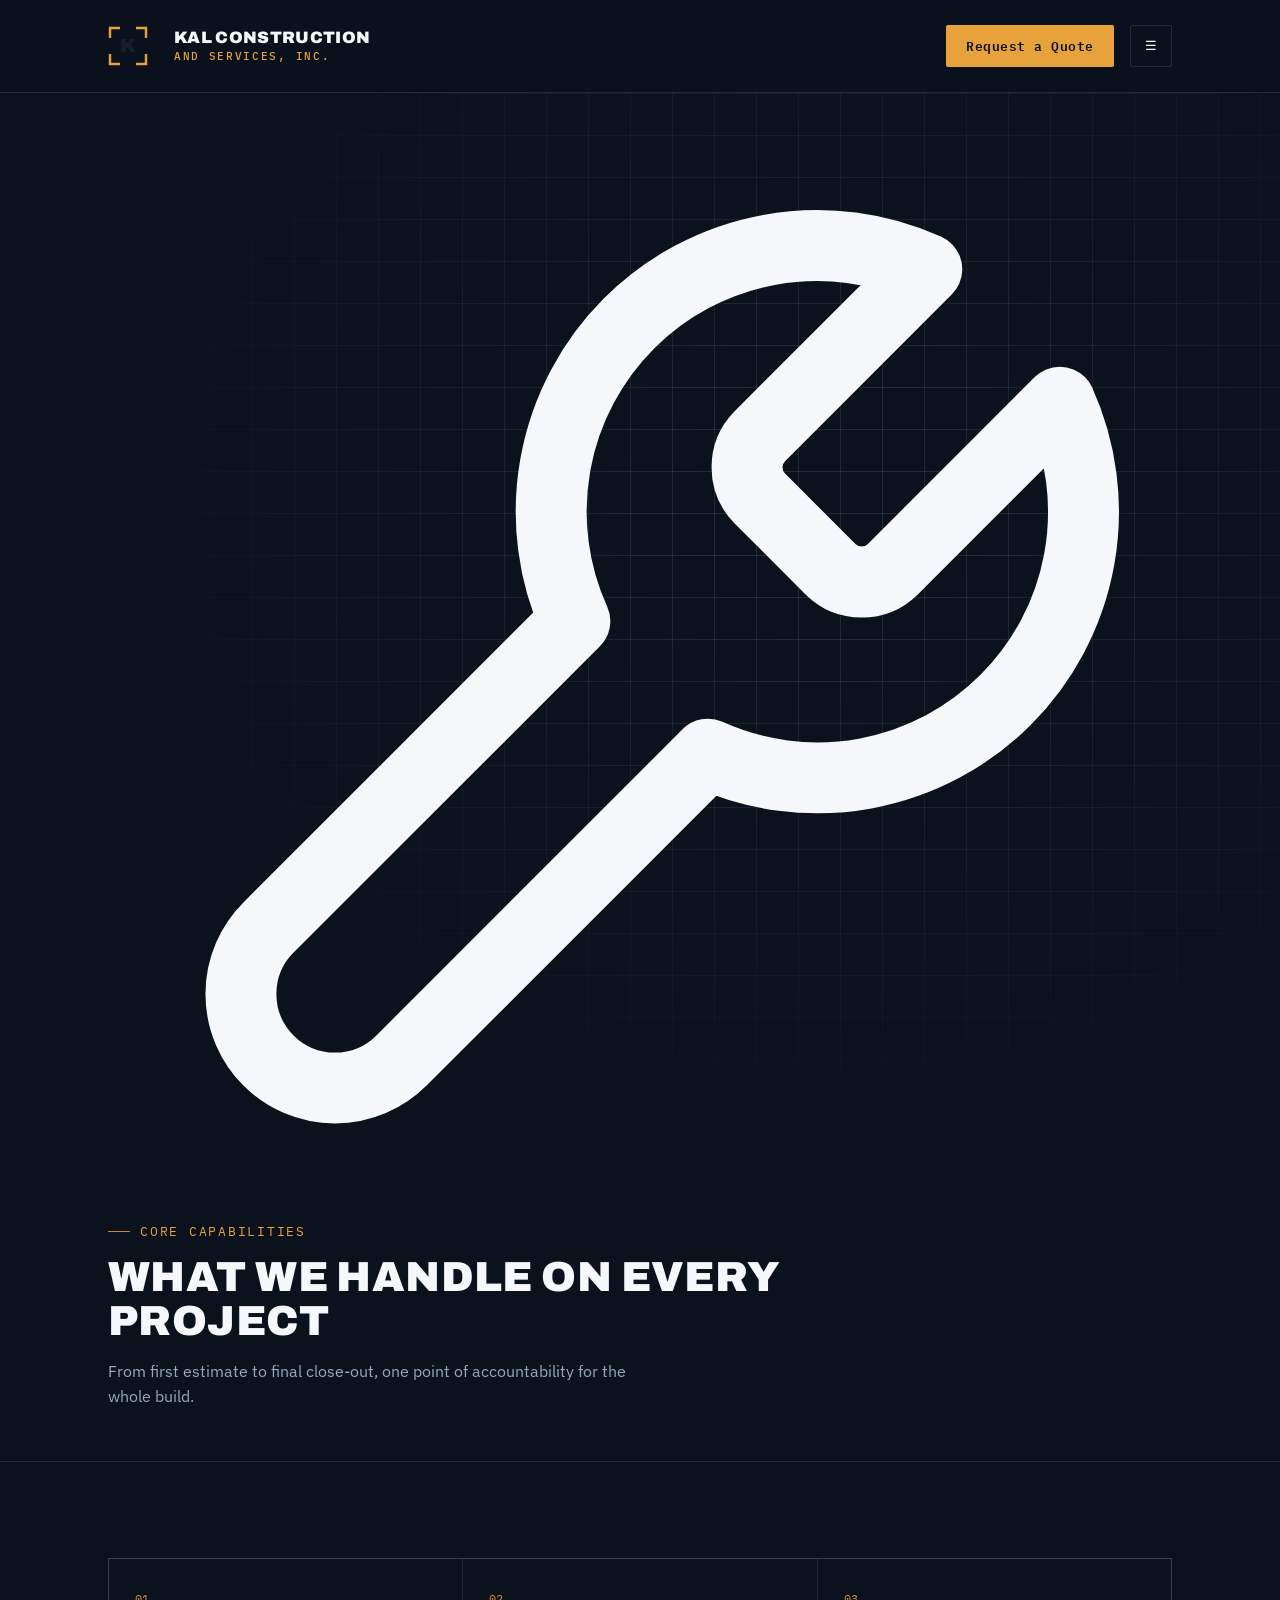
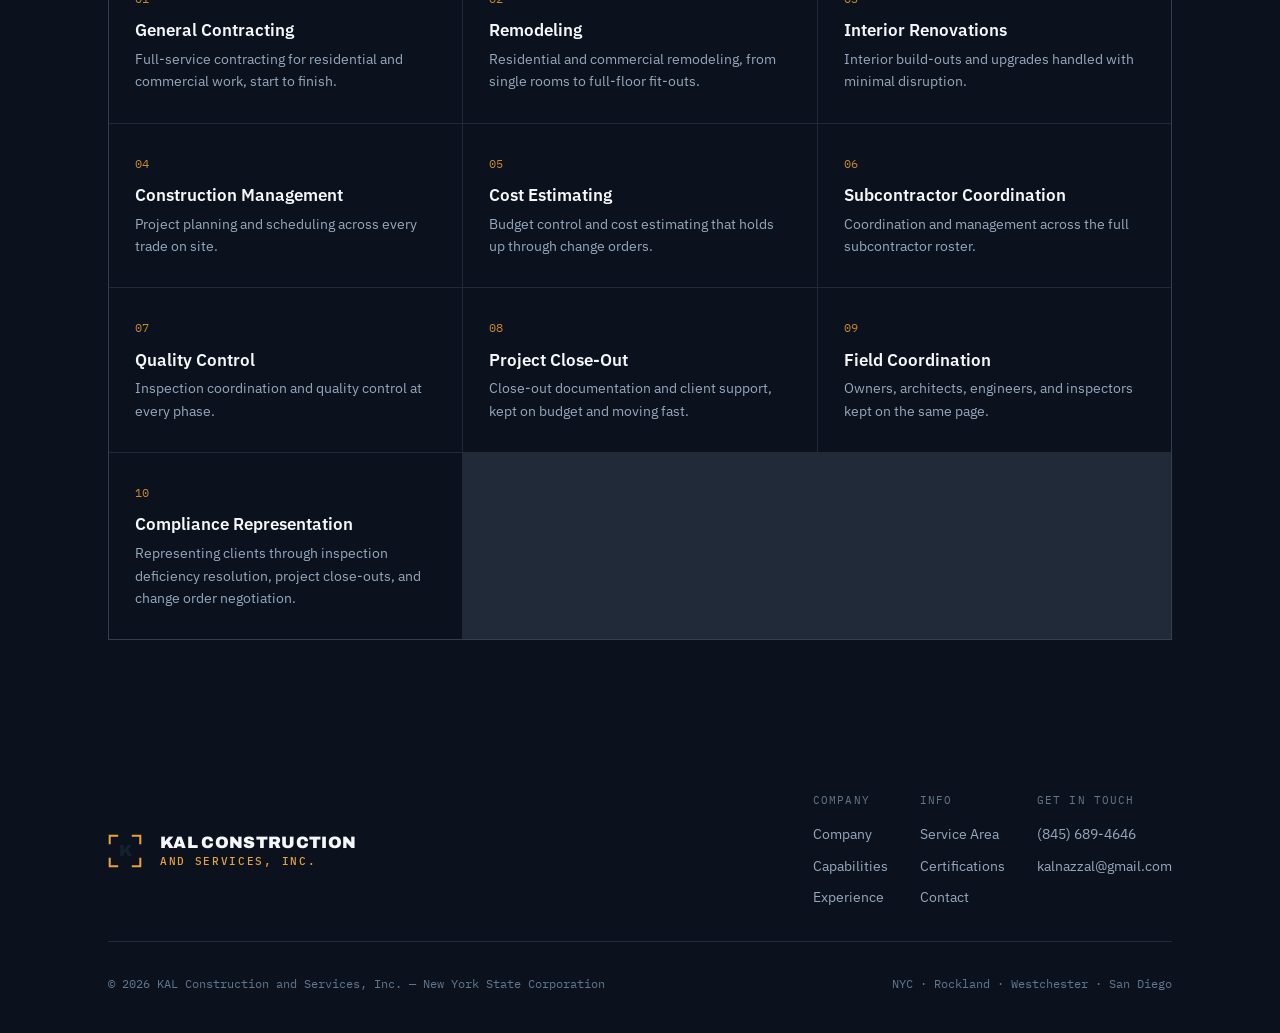
==== commit 812951a9: "Lighten theme and reduce repetition across pages Move off the dark navy palette to a lighter warm pa" ====
--- a/capabilities.html
+++ b/capabilities.html
@@ -5,7 +5,7 @@
 <meta name="viewport" content="width=device-width, initial-scale=1.0">
 <title>Capabilities | KAL Construction and Services, Inc.</title>
 <meta name="description" content="From general contracting and remodeling to cost estimating, quality control, and project close-out &mdash; what KAL handles on every project.">
-<meta name="theme-color" content="#0B121E">
+<meta name="theme-color" content="#FAF7F1">
 
 <link rel="icon" href="assets/favicon.ico" sizes="any">
 <link rel="icon" type="image/svg+xml" href="assets/favicon.svg">
@@ -37,7 +37,7 @@
           <path d="M38 12V2H28" stroke="#E8A23C" stroke-width="2.4"/>
           <path d="M2 28V38H12" stroke="#E8A23C" stroke-width="2.4"/>
           <path d="M38 28V38H28" stroke="#E8A23C" stroke-width="2.4"/>
-          <text x="20" y="26" text-anchor="middle" font-family="Archivo, sans-serif" font-weight="900" font-size="19" fill="#F5F7FA">K</text>
+          <text x="20" y="26" text-anchor="middle" font-family="Archivo, sans-serif" font-weight="900" font-size="19" fill="#14202E">K</text>
         </svg>
       </span>
       <span class="brand-name">KAL CONSTRUCTION<span>AND SERVICES, INC.</span></span>
@@ -63,6 +63,11 @@
 <section class="page-hero">
   <div class="blueprint-bg" aria-hidden="true"></div>
   <div class="wrap">
+    <div class="hero-icon" aria-hidden="true">
+      <svg viewBox="0 0 24 24" fill="none" stroke="currentColor" stroke-width="1.6" stroke-linecap="round" stroke-linejoin="round">
+        <path d="M14.7 6.3a1 1 0 0 0 0 1.4l1.6 1.6a1 1 0 0 0 1.4 0l3.77-3.77a6 6 0 0 1-7.94 7.94l-6.91 6.91a2.12 2.12 0 0 1-3-3l6.91-6.91a6 6 0 0 1 7.94-7.94z"/>
+      </svg>
+    </div>
     <div class="eyebrow">Core Capabilities</div>
     <h1>What we handle on every project</h1>
     <p class="lede">From first estimate to final close-out, one point of accountability for the whole build.</p>
@@ -97,7 +102,7 @@
             <path d="M38 12V2H28" stroke="#E8A23C" stroke-width="2.4"/>
             <path d="M2 28V38H12" stroke="#E8A23C" stroke-width="2.4"/>
             <path d="M38 28V38H28" stroke="#E8A23C" stroke-width="2.4"/>
-            <text x="20" y="26" text-anchor="middle" font-family="Archivo, sans-serif" font-weight="900" font-size="19" fill="#F5F7FA">K</text>
+            <text x="20" y="26" text-anchor="middle" font-family="Archivo, sans-serif" font-weight="900" font-size="19" fill="#14202E">K</text>
           </svg>
         </span>
         <span class="brand-name">KAL CONSTRUCTION<span>AND SERVICES, INC.</span></span>
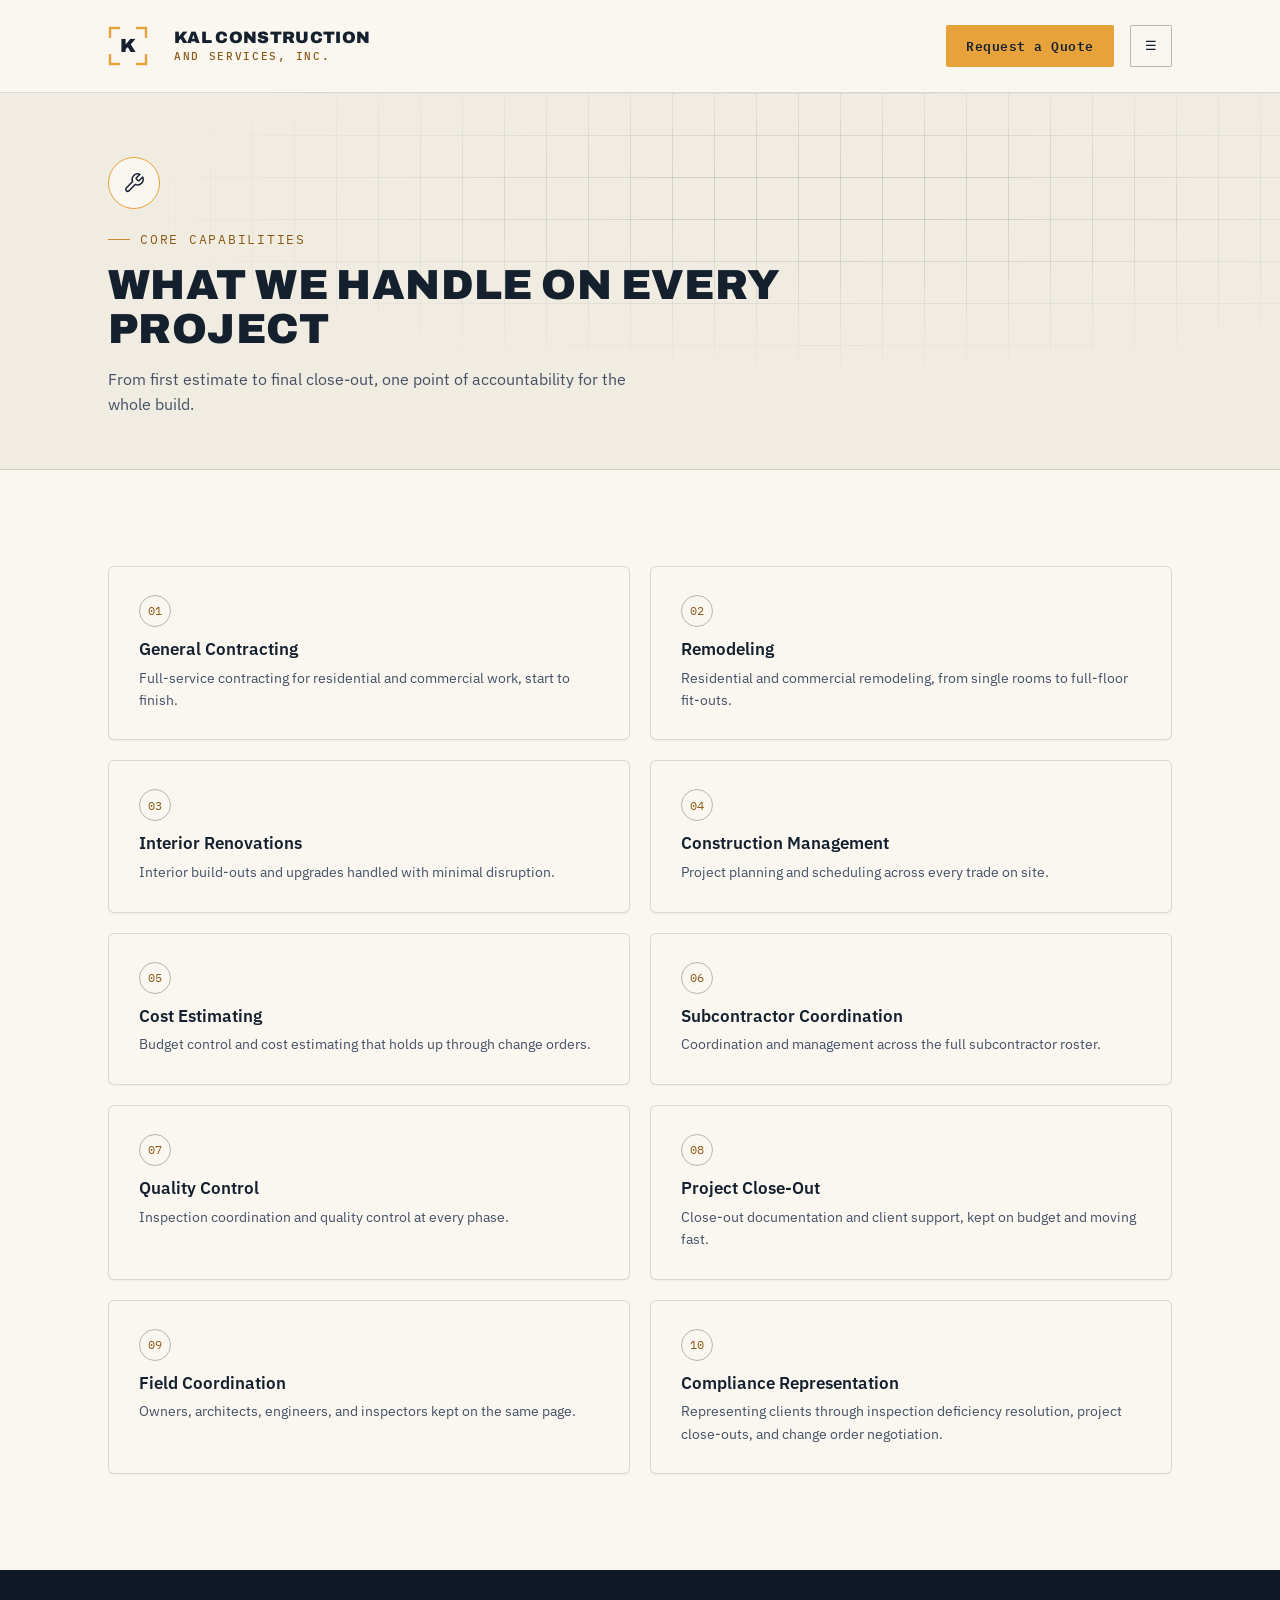
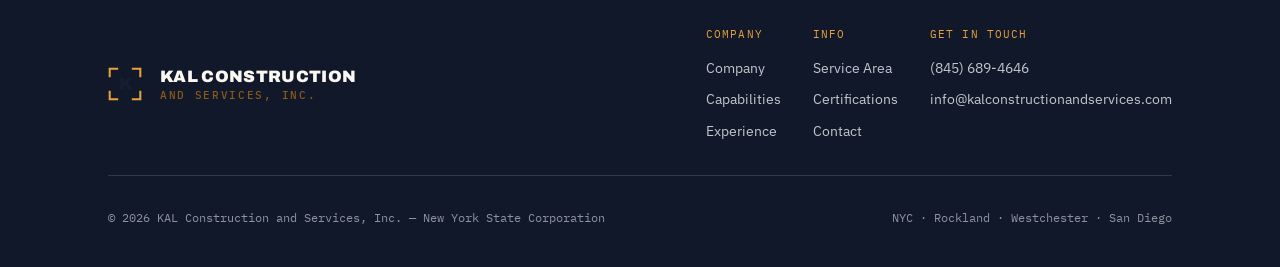
==== commit e5a4127c: "Update contact email to info@kalconstructionandservices.com" ====
--- a/capabilities.html
+++ b/capabilities.html
@@ -123,7 +123,7 @@
         <div class="col">
           <span>Get in touch</span>
           <a href="tel:+18456894646">(845) 689-4646</a>
-          <a href="mailto:kalnazzal@gmail.com">kalnazzal@gmail.com</a>
+          <a href="mailto:info@kalconstructionandservices.com">info@kalconstructionandservices.com</a>
         </div>
       </div>
     </div>
--- a/assets/style.css
+++ b/assets/style.css
@@ -1,17 +1,26 @@
 /* KAL Construction and Services, Inc. — shared site stylesheet
    Extracted from per-page inline <style> blocks so every page ships one
-   cacheable file instead of ~15KB of duplicated CSS each. */
+   cacheable file instead of ~15KB of duplicated CSS each.
+
+   Palette: "working drawing on paper" — a warm off-white ground with navy
+   linework and an amber highlight pen, instead of a dark digital panel.
+   The footer stays a deep navy so the site still has a strong dark note,
+   just used once, deliberately, as a bookend rather than everywhere. */
 
 :root{
-  --navy: #0B121E;
-  --navy-2: #101928;
-  --navy-3: #182338;
+  --paper: #FAF7F1;
+  --paper-2: #F1ECE1;
+  --paper-3: #E7E0D0;
+  --ink: #14202E;
+  --body-c: #445064;
+  --muted: #5C6B82;
   --amber: #E8A23C;
   --amber-dim: #C98A2E;
-  --steel: #96A8BD;
-  --steel-dim: #64768c;
-  --white: #F5F7FA;
-  --line: rgba(150,168,189,0.16);
+  --amber-ink: #8A5A16;
+  --navy: #10182A;
+  --navy-2: #182236;
+  --line: rgba(20,32,46,0.14);
+  --line-strong: rgba(20,32,46,0.30);
   --display: 'Archivo', sans-serif;
   --body: 'IBM Plex Sans', sans-serif;
   --mono: 'IBM Plex Mono', monospace;
@@ -22,19 +31,19 @@
 @media (prefers-reduced-motion: reduce){ html{scroll-behavior:auto;} *{animation-duration:0.001ms !important; transition-duration:0.001ms !important;} }
 
 body{
-  background:var(--navy);
-  color:var(--white);
+  background:var(--paper);
+  color:var(--body-c);
   font-family:var(--body);
   line-height:1.6;
   -webkit-font-smoothing:antialiased;
 }
 a{color:inherit;}
 img,svg{display:block;}
-:focus-visible{outline:2px solid var(--amber); outline-offset:3px;}
+:focus-visible{outline:2px solid var(--amber-ink); outline-offset:3px;}
 
 .skip-link{
   position:absolute; left:-9999px; top:auto;
-  background:var(--amber); color:var(--navy); font-family:var(--mono);
+  background:var(--amber); color:var(--ink); font-family:var(--mono);
   font-size:13px; font-weight:600; padding:12px 18px; z-index:100; border-radius:2px;
 }
 .skip-link:focus{left:16px; top:16px;}
@@ -42,11 +51,11 @@
 .wrap{max-width:var(--max); margin:0 auto; padding:0 28px;}
 .eyebrow{
   font-family:var(--mono); font-size:12.5px; letter-spacing:.14em; text-transform:uppercase;
-  color:var(--amber); display:flex; align-items:center; gap:10px; margin-bottom:14px;
+  color:var(--amber-ink); display:flex; align-items:center; gap:10px; margin-bottom:14px;
 }
 .eyebrow::before{content:""; width:22px; height:1px; background:var(--amber-dim); display:inline-block;}
 
-h1,h2,h3{font-family:var(--display); font-weight:900; letter-spacing:-0.01em; line-height:1.05;}
+h1,h2,h3{font-family:var(--display); font-weight:900; letter-spacing:-0.01em; line-height:1.05; color:var(--ink);}
 h2{font-size:clamp(28px,4vw,40px); text-transform:uppercase; letter-spacing:.01em;}
 
 .mark{position:relative; flex-shrink:0;}
@@ -65,35 +74,35 @@
 
 header{
   position:sticky; top:0; z-index:50;
-  background:rgba(11,18,30,0.86); backdrop-filter:blur(8px);
+  background:rgba(250,247,241,0.92); backdrop-filter:blur(8px);
   border-bottom:1px solid var(--line);
 }
 header .wrap{display:flex; align-items:center; justify-content:space-between; height:92px; gap:40px;}
 .brand{display:flex; align-items:center; gap:26px; text-decoration:none;}
-.brand-name{font-family:var(--display); font-weight:900; font-size:16.5px; letter-spacing:.02em; line-height:1.15;}
-.brand-name span{display:block; font-family:var(--mono); font-weight:500; font-size:10.5px; color:var(--amber); letter-spacing:.16em; margin-top:2px;}
+.brand-name{font-family:var(--display); font-weight:900; font-size:16.5px; letter-spacing:.02em; line-height:1.15; color:var(--ink);}
+.brand-name span{display:block; font-family:var(--mono); font-weight:500; font-size:10.5px; color:var(--amber-ink); letter-spacing:.16em; margin-top:2px;}
 nav{display:flex; align-items:center; gap:34px;}
-nav a.navlink{font-size:14px; font-weight:500; text-decoration:none; color:var(--steel); transition:color .15s;}
-nav a.navlink:hover, nav a.navlink.active{color:var(--white);}
-nav a.navlink.active{color:var(--amber);}
+nav a.navlink{font-size:14px; font-weight:500; text-decoration:none; color:var(--muted); transition:color .15s;}
+nav a.navlink:hover, nav a.navlink.active{color:var(--ink);}
+nav a.navlink.active{color:var(--amber-ink);}
 .btn{
   font-family:var(--mono); font-size:13px; font-weight:600; letter-spacing:.04em;
   padding:11px 20px; border-radius:2px; text-decoration:none; white-space:nowrap;
   display:inline-flex; align-items:center; gap:9px;
-  transition:transform .15s, background .15s, color .15s;
-}
-.btn-primary{background:var(--amber); color:var(--navy);}
+  transition:transform .15s, background .15s, color .15s, border-color .15s;
+}
+.btn-primary{background:var(--amber); color:var(--ink);}
 .btn-primary:hover{background:#f2b45b; transform:translateY(-1px);}
-.btn-ghost{border:1px solid var(--line); color:var(--white);}
-.btn-ghost:hover{border-color:var(--amber); color:var(--amber);}
+.btn-ghost{border:1px solid var(--line-strong); color:var(--ink);}
+.btn-ghost:hover{border-color:var(--amber-ink); color:var(--amber-ink);}
 .navbtns{display:flex; align-items:center; gap:16px; margin-left:24px; padding-left:24px; border-left:1px solid var(--line);}
-.navtoggle{display:none; background:none; border:1px solid var(--line); color:var(--white); width:42px; height:42px; border-radius:2px; cursor:pointer;}
-
-.hero{position:relative; overflow:hidden; border-bottom:1px solid var(--line);}
+.navtoggle{display:none; background:var(--paper); border:1px solid var(--line-strong); color:var(--ink); width:42px; height:42px; border-radius:2px; cursor:pointer;}
+
+.hero{position:relative; overflow:hidden; border-bottom:1px solid var(--line); background:var(--paper-2);}
 .hero .wrap{position:relative; z-index:2; padding:108px 28px 96px;}
 .hero h1{font-size:clamp(34px,5.6vw,62px); text-transform:uppercase; max-width:920px;}
-.hero h1 em{font-style:normal; color:var(--amber);}
-.hero p.lede{font-size:18px; color:var(--steel); max-width:580px; margin-top:22px;}
+.hero h1 em{font-style:normal; color:var(--amber-ink);}
+.hero p.lede{font-size:18px; color:var(--body-c); max-width:580px; margin-top:22px;}
 .hero-cta{display:flex; gap:16px; margin-top:38px; flex-wrap:wrap;}
 .hero-stats{
   margin-top:76px; display:grid; grid-template-columns:repeat(4,1fr); gap:0;
@@ -101,54 +110,72 @@
 }
 .hero-stats div{padding:22px 22px 0; border-right:1px solid var(--line);}
 .hero-stats div:last-child{border-right:none;}
-.hero-stats .n{font-family:var(--display); font-weight:900; font-size:clamp(24px,3vw,34px); color:var(--amber);}
-.hero-stats .l{font-family:var(--mono); font-size:11.5px; letter-spacing:.08em; text-transform:uppercase; color:var(--steel); margin-top:6px;}
+.hero-stats .n{font-family:var(--display); font-weight:900; font-size:clamp(24px,3vw,34px); color:var(--amber-ink);}
+.hero-stats .l{font-family:var(--mono); font-size:11.5px; letter-spacing:.08em; text-transform:uppercase; color:var(--muted); margin-top:6px;}
 
 /* Sub-page header band — gives every interior page a proper <h1> and the
    same blueprint-textured treatment as the homepage hero, instead of
-   dropping straight into a content section. */
-.page-hero{position:relative; overflow:hidden; border-bottom:1px solid var(--line); padding:64px 0 52px;}
+   dropping straight into a content section. A per-page icon badge (see
+   .hero-icon) gives each of these bands its own identity beyond the
+   heading text, so the six interior pages don't read as one template
+   with the words swapped. */
+.page-hero{position:relative; overflow:hidden; border-bottom:1px solid var(--line); padding:64px 0 52px; background:var(--paper-2);}
 .page-hero .wrap{position:relative; z-index:2;}
 .page-hero h1{font-size:clamp(28px,4vw,42px); text-transform:uppercase; letter-spacing:.01em; max-width:760px;}
-.page-hero p.lede{font-size:15.5px; color:var(--steel); max-width:560px; margin-top:16px;}
-
-section{padding:96px 0; border-bottom:1px solid var(--line); position:relative;}
+.page-hero p.lede{font-size:15.5px; color:var(--body-c); max-width:560px; margin-top:16px;}
+
+.hero-icon{
+  width:52px; height:52px; border-radius:50%;
+  background:var(--paper); border:1.5px solid var(--amber);
+  display:flex; align-items:center; justify-content:center;
+  color:var(--ink); margin-bottom:20px;
+}
+.hero-icon svg{width:22px; height:22px;}
+
+section{padding:96px 0; border-bottom:1px solid var(--line); position:relative; background:var(--paper);}
 .section-head{display:flex; justify-content:space-between; align-items:flex-end; gap:24px; margin-bottom:52px; flex-wrap:wrap;}
-.section-head p{color:var(--steel); max-width:440px; font-size:15px;}
-
-.framed{position:relative; padding:34px; border:1px solid var(--line);}
-.framed::before, .framed::after{content:""; position:absolute; width:16px; height:16px; border:2px solid var(--amber);}
+.section-head p{color:var(--body-c); max-width:440px; font-size:15px;}
+
+.framed{position:relative; padding:34px; border:1px solid var(--line); background:var(--paper); box-shadow:0 1px 2px rgba(20,32,46,0.05);}
+.framed::before, .framed::after{content:""; position:absolute; width:16px; height:16px; border:2px solid var(--ink);}
 .framed::before{top:-1px; left:-1px; border-right:none; border-bottom:none;}
 .framed::after{bottom:-1px; right:-1px; border-left:none; border-top:none;}
 
 .about-grid{display:grid; grid-template-columns:1.1fr .9fr; gap:64px; align-items:start;}
-.about-grid p{color:var(--steel); font-size:16px; margin-bottom:16px;}
-.about-grid p strong{color:var(--white); font-weight:600;}
+.about-grid p{color:var(--body-c); font-size:16px; margin-bottom:16px;}
+.about-grid p strong{color:var(--ink); font-weight:600;}
 .about-side .row{display:flex; justify-content:space-between; padding:14px 0; border-bottom:1px solid var(--line); font-family:var(--mono); font-size:13.5px;}
-.about-side .row span:first-child{color:var(--steel-dim); text-transform:uppercase; letter-spacing:.06em; font-size:11.5px;}
-.about-side .row span:last-child{color:var(--white); text-align:right;}
-
-.cap-grid{display:grid; grid-template-columns:repeat(3,1fr); gap:1px; background:var(--line); border:1px solid var(--line);}
-.cap-item{background:var(--navy); padding:30px 26px; transition:background .15s;}
-.cap-item:hover{background:var(--navy-3);}
-.cap-item .num{font-family:var(--mono); font-size:12px; color:var(--amber-dim);}
-.cap-item h3{font-family:var(--body); font-weight:600; font-size:17px; margin-top:14px; text-transform:none; letter-spacing:0;}
-.cap-item p{color:var(--steel); font-size:14px; margin-top:8px;}
+.about-side .row:last-child{border-bottom:none;}
+.about-side .row span:first-child{color:var(--muted); text-transform:uppercase; letter-spacing:.06em; font-size:11.5px;}
+.about-side .row span:last-child{color:var(--ink); text-align:right;}
+
+/* Capabilities grid — a compact list of cards with a numbered badge.
+   Deliberately styled differently from .explore-grid below (rounded
+   number chip + border card vs. top-accent-bar tile) so the two grid
+   modules read as distinct pieces of the design rather than the same
+   component copy-pasted between the homepage and this page. */
+/* Two columns × five rows for ten items — a 3-column grid leaves a lone
+   10th card stranded on its own row, which is the layout this replaced. */
+.cap-grid{display:grid; grid-template-columns:repeat(2,1fr); gap:20px;}
+.cap-item{background:var(--paper); border:1px solid var(--line); border-radius:6px; padding:28px 30px; box-shadow:0 1px 2px rgba(20,32,46,0.04); transition:transform .18s, box-shadow .18s, border-color .18s;}
+.cap-item:hover{transform:translateY(-3px); box-shadow:0 12px 26px rgba(20,32,46,0.10); border-color:var(--amber-dim);}
+.cap-item .num{
+  display:inline-flex; align-items:center; justify-content:center;
+  width:32px; height:32px; border-radius:50%; border:1px solid var(--line-strong);
+  font-family:var(--mono); font-size:12px; color:var(--amber-ink); margin-bottom:14px;
+}
+.cap-item h3{font-family:var(--body); font-weight:600; font-size:17px; text-transform:none; letter-spacing:0;}
+.cap-item p{color:var(--body-c); font-size:14px; margin-top:8px;}
 
 .split{display:grid; grid-template-columns:1fr 1fr; gap:64px;}
-ul.check{list-style:none;}
-ul.check li{
-  display:flex; gap:14px; padding:16px 0; border-bottom:1px solid var(--line);
-  font-size:15px; color:var(--steel);
-}
-ul.check li:first-child{padding-top:0;}
-ul.check li::before{content:"\203A"; font-family:var(--mono); color:var(--amber); font-weight:700; flex-shrink:0;}
+.split > div > .eyebrow{margin-bottom:24px;}
 
 .strength{padding:22px 0; border-bottom:1px solid var(--line); display:grid; grid-template-columns:64px 1fr; gap:20px;}
 .strength:first-child{padding-top:0;}
-.strength .idx{font-family:var(--mono); color:var(--amber-dim); font-size:13px; padding-top:3px;}
+.strength:last-child{border-bottom:none;}
+.strength .idx{font-family:var(--mono); color:var(--amber-ink); font-size:13px; padding-top:3px;}
 .strength h3{font-family:var(--body); font-weight:600; font-size:16px; text-transform:none; letter-spacing:0; margin-bottom:6px;}
-.strength p{color:var(--steel); font-size:14.5px;}
+.strength p{color:var(--body-c); font-size:14.5px;}
 
 .area-wrap{display:grid; grid-template-columns:1fr 1fr; gap:64px; align-items:center;}
 .area-list .area{
@@ -156,58 +183,76 @@
   padding:20px 0; border-bottom:1px solid var(--line);
 }
 .area-list .area:first-child{padding-top:0;}
+.area-list .area:last-child{border-bottom:none;}
 .area-list h3{font-family:var(--body); font-weight:600; font-size:18px; text-transform:none; letter-spacing:0;}
-.area-list span{font-family:var(--mono); font-size:12px; color:var(--steel-dim);}
+.area-list span{font-family:var(--mono); font-size:12px; color:var(--muted);}
 .map-frame{position:relative;}
 .map-frame svg{width:100%; height:auto;}
-.map-note{font-family:var(--mono); font-size:12.5px; color:var(--steel); margin-top:18px; text-align:center;}
-.map-note strong{color:var(--amber); font-weight:600;}
+.map-note{font-family:var(--mono); font-size:12.5px; color:var(--body-c); margin-top:18px; text-align:center;}
+.map-note strong{color:var(--amber-ink); font-weight:600;}
 
 .cert-row{display:flex; flex-wrap:wrap; gap:14px;}
 .pill{
   font-family:var(--mono); font-size:12.5px; letter-spacing:.03em;
-  border:1px solid var(--line); padding:10px 16px; border-radius:2px; color:var(--steel);
-  display:flex; align-items:center; gap:10px;
+  border:1px solid var(--line-strong); padding:10px 16px; border-radius:20px; color:var(--body-c);
+  background:var(--paper); display:flex; align-items:center; gap:10px;
 }
 .dot{width:6px; height:6px; border-radius:50%; background:var(--amber); flex-shrink:0;}
 
 .contact-grid{display:grid; grid-template-columns:1fr 1fr; gap:64px;}
 .contact-list .row{padding:22px 0; border-bottom:1px solid var(--line);}
 .contact-list .row:first-child{padding-top:0;}
-.contact-list .row .l{font-family:var(--mono); font-size:11px; letter-spacing:.1em; text-transform:uppercase; color:var(--amber);}
-.contact-list .row .v{font-size:19px; margin-top:16px;}
-.contact-list .row .v a{text-decoration:none; border-bottom:1px solid var(--line);}
-.contact-list .row .v a:hover{border-color:var(--amber); color:var(--amber);}
+.contact-list .row:last-child{border-bottom:none;}
+.contact-list .row .l{font-family:var(--mono); font-size:11px; letter-spacing:.1em; text-transform:uppercase; color:var(--amber-ink);}
+.contact-list .row .v{font-size:19px; margin-top:16px; color:var(--ink);}
+.contact-list .row .v a{text-decoration:none; border-bottom:1px solid var(--line-strong); color:var(--ink);}
+.contact-list .row .v a:hover{border-color:var(--amber-ink); color:var(--amber-ink);}
 
 form{display:flex; flex-direction:column; gap:16px;}
-label{font-family:var(--mono); font-size:11px; letter-spacing:.08em; text-transform:uppercase; color:var(--steel);}
+label{font-family:var(--mono); font-size:11px; letter-spacing:.08em; text-transform:uppercase; color:var(--muted);}
 input,textarea{
-  background:var(--navy-2); border:1px solid var(--line); color:var(--white);
-  padding:13px 14px; font-family:var(--body); font-size:14.5px; border-radius:2px; width:100%;
-}
-input:focus,textarea:focus{border-color:var(--amber);}
+  background:var(--paper); border:1px solid var(--line-strong); color:var(--ink);
+  padding:13px 14px; font-family:var(--body); font-size:14.5px; border-radius:4px; width:100%;
+}
+input:focus,textarea:focus{border-color:var(--amber-ink);}
 textarea{resize:vertical; min-height:96px;}
 
-.explore-grid{display:grid; grid-template-columns:repeat(3,1fr); gap:1px; background:var(--line); border:1px solid var(--line);}
-.explore-item{background:var(--navy); padding:32px 28px; text-decoration:none; display:block; transition:background .15s;}
-.explore-item:hover{background:var(--navy-3);}
-.explore-item .num{font-family:var(--mono); font-size:12px; color:var(--amber-dim);}
-.explore-item h3{font-family:var(--body); font-weight:600; font-size:18px; margin-top:14px; text-transform:none; letter-spacing:0;}
-.explore-item p{color:var(--steel); font-size:14px; margin-top:8px;}
-.explore-item .go{font-family:var(--mono); font-size:12px; color:var(--amber); margin-top:16px; display:inline-block; transition:transform .15s;}
+/* Homepage teaser grid — cards with a top accent bar and a small icon,
+   set apart from .cap-grid's circular numbered badges so the homepage
+   preview doesn't look like a re-run of the capabilities page. */
+.explore-grid{display:grid; grid-template-columns:repeat(3,1fr); gap:18px;}
+.explore-item{
+  position:relative; background:var(--paper); border:1px solid var(--line); border-top:3px solid var(--amber);
+  border-radius:0 0 6px 6px; padding:30px 26px; text-decoration:none; display:block;
+  box-shadow:0 1px 2px rgba(20,32,46,0.04); transition:transform .18s, box-shadow .18s, border-color .18s;
+}
+.explore-item:hover{transform:translateY(-3px); box-shadow:0 14px 28px rgba(20,32,46,0.10); border-top-color:var(--amber-ink);}
+.explore-item .num{position:absolute; top:22px; right:24px; font-family:var(--mono); font-size:12px; color:var(--muted);}
+.explore-item .ico{
+  width:38px; height:38px; border-radius:8px; background:var(--paper-2); border:1px solid var(--line);
+  display:flex; align-items:center; justify-content:center; color:var(--amber-ink); margin-bottom:16px;
+}
+.explore-item .ico svg{width:19px; height:19px;}
+.explore-item h3{font-family:var(--body); font-weight:600; font-size:18px; margin-top:0; text-transform:none; letter-spacing:0;}
+.explore-item p{color:var(--body-c); font-size:14px; margin-top:8px;}
+.explore-item .go{font-family:var(--mono); font-size:12px; color:var(--amber-ink); margin-top:16px; display:inline-block; transition:transform .15s;}
 .explore-item:hover .go{transform:translateX(3px);}
 
-footer{padding:56px 0 40px;}
+/* Footer stays the one deliberately dark band on the site — a bookend
+   after five-plus screens of light paper, not a return to the old
+   all-dark theme. */
+footer{padding:56px 0 40px; background:var(--navy); color:var(--paper);}
 footer .wrap{display:flex; flex-direction:column; gap:32px;}
-.footer-top{display:flex; justify-content:space-between; gap:40px; flex-wrap:wrap; padding-bottom:32px; border-bottom:1px solid var(--line);}
+.footer-top{display:flex; justify-content:space-between; gap:40px; flex-wrap:wrap; padding-bottom:32px; border-bottom:1px solid rgba(245,247,250,0.14);}
 .footer-brand{display:flex; align-items:center; gap:18px; text-decoration:none;}
+.footer-brand .brand-name{color:var(--paper);}
 .footer-links{display:flex; gap:32px; flex-wrap:wrap;}
 .footer-links .col{display:flex; flex-direction:column; gap:10px;}
-.footer-links .col span{font-family:var(--mono); font-size:11px; letter-spacing:.1em; text-transform:uppercase; color:var(--steel-dim); margin-bottom:4px;}
-.footer-links a{font-size:13.5px; color:var(--steel); text-decoration:none; transition:color .15s;}
+.footer-links .col span{font-family:var(--mono); font-size:11px; letter-spacing:.1em; text-transform:uppercase; color:var(--amber); margin-bottom:4px;}
+.footer-links a{font-size:13.5px; color:rgba(245,247,250,0.78); text-decoration:none; transition:color .15s;}
 .footer-links a:hover{color:var(--amber);}
 footer .bottom{display:flex; justify-content:space-between; align-items:center; flex-wrap:wrap; gap:16px;}
-footer p{font-family:var(--mono); font-size:12px; color:var(--steel-dim);}
+footer p{font-family:var(--mono); font-size:12px; color:rgba(245,247,250,0.55);}
 
 /* The inline desktop nav (7 links + brand + phone + quote button) needs
    roughly 1550px of width to lay out in one row without collapsing the
@@ -216,8 +261,23 @@
    horizontal scrollbar and clipping the "Request a Quote" button off the
    right edge. The collapsed/hamburger nav is used for anything narrower. */
 @media (max-width:1550px){
-  nav{position:fixed; inset:92px 0 auto 0; background:var(--navy); flex-direction:column; align-items:flex-start; padding:24px 28px; border-bottom:1px solid var(--line); gap:20px; display:none; max-height:calc(100vh - 92px); overflow-y:auto;}
+  /* The open menu is an anchored dropdown panel under the toggle button,
+     not a full-width bar across the top of the page — it should look and
+     feel like a small menu, not a takeover of the header. header.wrap is
+     the positioning context (set below) so the panel lines up under the
+     hamburger button instead of the edge of the viewport. */
+  header .wrap{position:relative;}
+  nav{
+    position:absolute; top:calc(100% + 12px); right:28px;
+    width:min(300px, calc(100vw - 56px));
+    background:var(--paper); border:1px solid var(--line); border-radius:10px;
+    flex-direction:column; align-items:stretch; padding:10px;
+    gap:2px; display:none; max-height:calc(100vh - 130px); overflow-y:auto;
+    box-shadow:0 20px 40px rgba(20,32,46,0.18);
+  }
   nav.open{display:flex;}
+  nav a.navlink{padding:12px 14px; border-radius:6px;}
+  nav a.navlink:hover, nav a.navlink.active{background:var(--paper-2);}
   .navtoggle{display:block;}
   .navbtns{margin-left:0; padding-left:0; border-left:none;}
   .navbtns .btn-ghost{display:none;}
